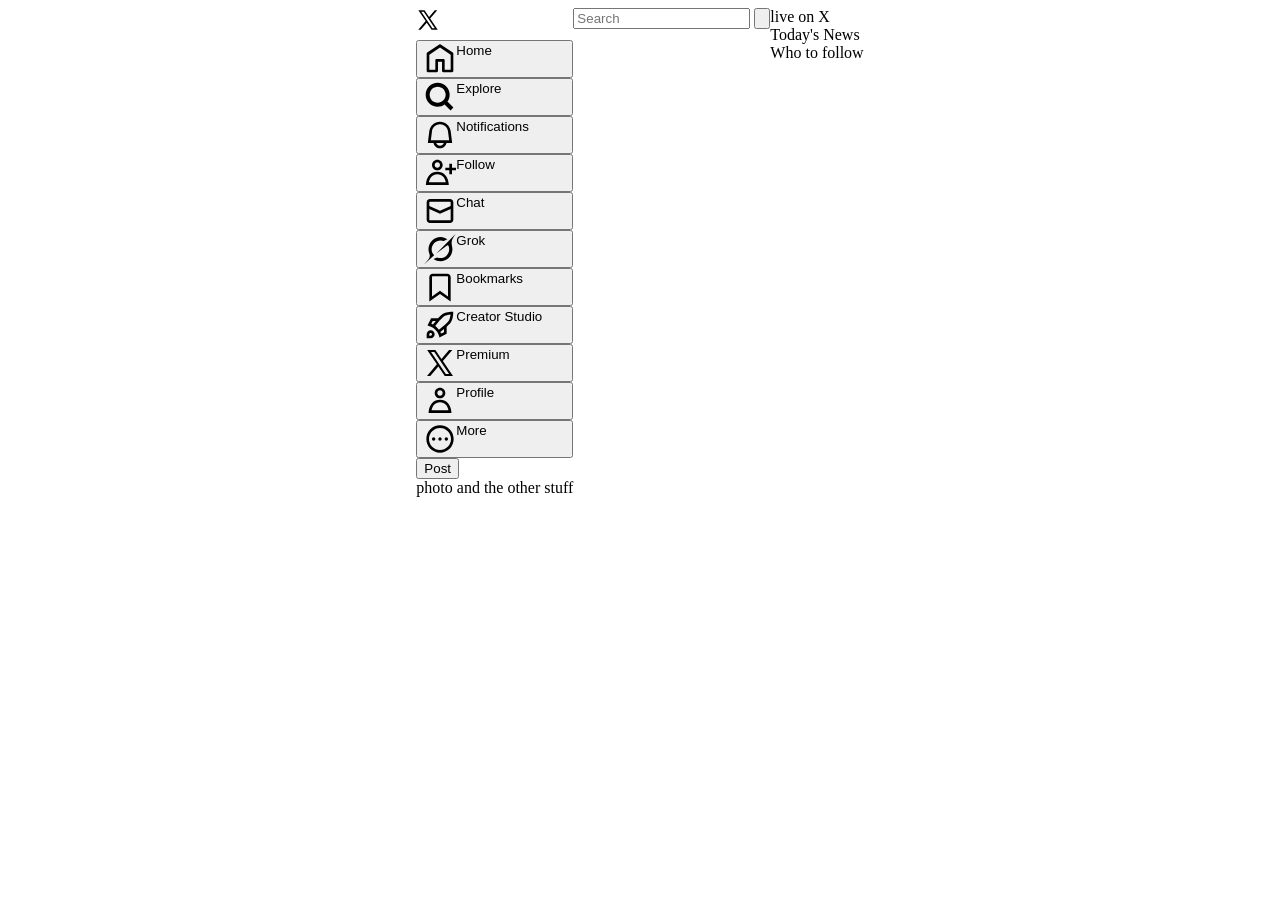
==== index.html @ 8a7ef9ef "Second Commi, Built the skeleton" ====
<!DOCTYPE html>
<html lang="en">
<head>
    <meta charset="UTF-8">
    <meta name="viewport" content="width=device-width, initial-scale=1.0">
    <link rel="stylesheet" href="./style.css">
    <title>twittert</title>
</head>
<body>

    <header>
        <!-- logo -->

        <div class="main-content">
            <svg viewBox="0 0 32 32" aria-hidden="true" class="r-4qtqp9 r-yyyyoo r-dnmrzs r-bnwqim r-lrvibr r-m6rgpd r-lrsllp r-18jsvk2 r-16y2uox r-8kz0gk"><g><path d="M21.742 21.75l-7.563-11.179 7.056-8.321h-2.456l-5.691 6.714-4.54-6.714H2.359l7.29 10.776L2.25 21.75h2.456l6.035-7.118 4.818 7.118h6.191-.008zM7.739 3.818L18.81 20.182h-2.447L5.29 3.818h2.447z"></path></g></svg>
         <button>
            <svg viewBox="0 0 24 24" aria-hidden="true" class="r-4qtqp9 r-yyyyoo r-dnmrzs r-bnwqim r-lrvibr r-m6rgpd r-18jsvk2 r-lwhw9o r-cnnz9e"><g><path d="M21.591 7.146L12.52 1.157c-.316-.21-.724-.21-1.04 0l-9.071 5.99c-.26.173-.409.456-.409.757v13.183c0 .502.418.913.929.913h6.638c.511 0 .929-.41.929-.913v-7.075h3.008v7.075c0 .502.418.913.929.913h6.639c.51 0 .928-.41.928-.913V7.904c0-.301-.158-.584-.408-.758zM20 20l-4.5.01.011-7.097c0-.502-.418-.913-.928-.913H9.44c-.511 0-.929.41-.929.913L8.5 20H4V8.773l8.011-5.342L20 8.764z"></path></g></svg>
             Home 
         </button>
         <button>
            <svg viewBox="0 0 24 24" aria-hidden="true" class="r-4qtqp9 r-yyyyoo r-dnmrzs r-bnwqim r-lrvibr r-m6rgpd r-18jsvk2 r-lwhw9o r-cnnz9e"><g><path d="M10.25 4.25c-3.314 0-6 2.686-6 6s2.686 6 6 6c1.657 0 3.155-.67 4.243-1.757 1.087-1.088 1.757-2.586 1.757-4.243 0-3.314-2.686-6-6-6zm-9 6c0-4.971 4.029-9 9-9s9 4.029 9 9c0 1.943-.617 3.744-1.664 5.215l4.475 4.474-2.122 2.122-4.474-4.475c-1.471 1.047-3.272 1.664-5.215 1.664-4.971 0-9-4.029-9-9z"></path></g></svg>
            Explore
        </button>
         <button>
            <svg viewBox="0 0 24 24" aria-hidden="true" class="r-4qtqp9 r-yyyyoo r-dnmrzs r-bnwqim r-lrvibr r-m6rgpd r-18jsvk2 r-lwhw9o r-cnnz9e"><g><path d="M19.993 9.042C19.48 5.017 16.054 2 11.996 2s-7.49 3.021-7.999 7.051L2.866 18H7.1c.463 2.282 2.481 4 4.9 4s4.437-1.718 4.9-4h4.236l-1.143-8.958zM12 20c-1.306 0-2.417-.835-2.829-2h5.658c-.412 1.165-1.523 2-2.829 2zm-6.866-4l.847-6.698C6.364 6.272 8.941 4 11.996 4s5.627 2.268 6.013 5.295L18.864 16H5.134z"></path></g></svg>
            Notifications
        </button>
         <button>
            <svg viewBox="0 0 24 24" aria-hidden="true" class="r-4qtqp9 r-yyyyoo r-dnmrzs r-bnwqim r-lrvibr r-m6rgpd r-18jsvk2 r-lwhw9o r-cnnz9e"><g><path d="M10 4c-1.105 0-2 .9-2 2s.895 2 2 2 2-.9 2-2-.895-2-2-2zM6 6c0-2.21 1.791-4 4-4s4 1.79 4 4-1.791 4-4 4-4-1.79-4-4zm13 4v3h2v-3h3V8h-3V5h-2v3h-3v2h3zM3.651 19h12.698c-.337-1.8-1.023-3.21-1.945-4.19C13.318 13.65 11.838 13 10 13s-3.317.65-4.404 1.81c-.922.98-1.608 2.39-1.945 4.19zm.486-5.56C5.627 11.85 7.648 11 10 11s4.373.85 5.863 2.44c1.477 1.58 2.366 3.8 2.632 6.46l.11 1.1H1.395l.11-1.1c.266-2.66 1.155-4.88 2.632-6.46z"></path></g></svg>
            Follow
        </button>
         <button>
            <svg viewBox="0 0 24 24" aria-hidden="true" class="r-4qtqp9 r-yyyyoo r-dnmrzs r-bnwqim r-lrvibr r-m6rgpd r-18jsvk2 r-lwhw9o r-cnnz9e"><g><path d="M1.998 5.5c0-1.381 1.119-2.5 2.5-2.5h15c1.381 0 2.5 1.119 2.5 2.5v13c0 1.381-1.119 2.5-2.5 2.5h-15c-1.381 0-2.5-1.119-2.5-2.5v-13zm2.5-.5c-.276 0-.5.224-.5.5v2.764l8 3.638 8-3.636V5.5c0-.276-.224-.5-.5-.5h-15zm15.5 5.463l-8 3.636-8-3.638V18.5c0 .276.224.5.5.5h15c.276 0 .5-.224.5-.5v-8.037z"></path></g></svg>
            Chat
        </button>
         <button>
            <svg viewBox="0 0 33 32" aria-hidden="true" class="r-4qtqp9 r-yyyyoo r-dnmrzs r-bnwqim r-lrvibr r-m6rgpd r-18jsvk2 r-lwhw9o r-cnnz9e"><g><path d="M12.745 20.54l10.97-8.19c.539-.4 1.307-.244 1.564.38 1.349 3.288.746 7.241-1.938 9.955-2.683 2.714-6.417 3.31-9.83 1.954l-3.728 1.745c5.347 3.697 11.84 2.782 15.898-1.324 3.219-3.255 4.216-7.692 3.284-11.693l.008.009c-1.351-5.878.332-8.227 3.782-13.031L33 0l-4.54 4.59v-.014L12.743 20.544m-2.263 1.987c-3.837-3.707-3.175-9.446.1-12.755 2.42-2.449 6.388-3.448 9.852-1.979l3.72-1.737c-.67-.49-1.53-1.017-2.515-1.387-4.455-1.854-9.789-.931-13.41 2.728-3.483 3.523-4.579 8.94-2.697 13.561 1.405 3.454-.899 5.898-3.22 8.364C1.49 30.2.666 31.074 0 32l10.478-9.466"></path></g></svg>
            Grok
        </button>
         <button>
            <svg viewBox="0 0 24 24" aria-hidden="true" class="r-4qtqp9 r-yyyyoo r-dnmrzs r-bnwqim r-lrvibr r-m6rgpd r-18jsvk2 r-lwhw9o r-cnnz9e"><g><path d="M4 4.5C4 3.12 5.119 2 6.5 2h11C18.881 2 20 3.12 20 4.5v18.44l-8-5.71-8 5.71V4.5zM6.5 4c-.276 0-.5.22-.5.5v14.56l6-4.29 6 4.29V4.5c0-.28-.224-.5-.5-.5h-11z"></path></g></svg>
            Bookmarks
            
        </button>
         <button>
            <svg viewBox="0 0 24 24" aria-hidden="true" class="r-4qtqp9 r-yyyyoo r-dnmrzs r-bnwqim r-lrvibr r-m6rgpd r-18jsvk2 r-lwhw9o r-cnnz9e"><g><path d="M5 22H2v-3c0-1.654 1.346-3 3-3s3 1.346 3 3-1.346 3-3 3zm-1-2h1c.551 0 1-.449 1-1s-.449-1-1-1-1 .449-1 1v1zm7.594 1.282l-.336-1.145c-.271-.923-.664-1.807-1.166-2.627-.452-.736-.992-1.421-1.607-2.036-.626-.625-1.322-1.173-2.069-1.627-.821-.499-1.706-.888-2.63-1.157l-1.151-.335L5.312 7h5.192c.613-.636 2.015-2.077 2.758-2.744C15.673 2.09 20.704 2.003 20.918 2l1.025-.013-.013 1.025c-.003.213-.09 5.245-2.256 7.656-.643.715-2.004 2.043-2.671 2.688v5.239l-5.407 2.688h-.002zm.64-4.046c.207.396.393.802.557 1.217l2.21-1.099v-2.333l-2.768 2.214zm-3.839-4.468c.531.391 1.034.823 1.503 1.292.459.459.883.951 1.267 1.471l4.104-3.284c.269-.257 2.169-2.084 2.916-2.915 1.084-1.208 1.531-3.667 1.681-5.269-1.602.149-4.061.596-5.268 1.68-.832.748-2.658 2.647-2.916 2.916l-3.287 4.109zM5.47 11.154c.414.163.819.347 1.214.551l2.165-2.706H6.548l-1.077 2.154z"></path></g></svg>
            Creator Studio
        </button>
         <button>
            <svg viewBox="0 0 24 24" aria-hidden="true" class="r-4qtqp9 r-yyyyoo r-dnmrzs r-bnwqim r-lrvibr r-m6rgpd r-18jsvk2 r-lwhw9o r-cnnz9e"><g><path d="M21.742 21.75l-7.563-11.179 7.056-8.321h-2.456l-5.691 6.714-4.54-6.714H2.359l7.29 10.776L2.25 21.75h2.456l6.035-7.118 4.818 7.118h6.191-.008zM7.739 3.818L18.81 20.182h-2.447L5.29 3.818h2.447z"></path></g></svg>
            Premium
        </button>
         <button>
            <svg viewBox="0 0 24 24" aria-hidden="true" class="r-4qtqp9 r-yyyyoo r-dnmrzs r-bnwqim r-lrvibr r-m6rgpd r-18jsvk2 r-lwhw9o r-cnnz9e"><g><path d="M5.651 19h12.698c-.337-1.8-1.023-3.21-1.945-4.19C15.318 13.65 13.838 13 12 13s-3.317.65-4.404 1.81c-.922.98-1.608 2.39-1.945 4.19zm.486-5.56C7.627 11.85 9.648 11 12 11s4.373.85 5.863 2.44c1.477 1.58 2.366 3.8 2.632 6.46l.11 1.1H3.395l.11-1.1c.266-2.66 1.155-4.88 2.632-6.46zM12 4c-1.105 0-2 .9-2 2s.895 2 2 2 2-.9 2-2-.895-2-2-2zM8 6c0-2.21 1.791-4 4-4s4 1.79 4 4-1.791 4-4 4-4-1.79-4-4z"></path></g></svg>
            Profile
        </button>
         <button>
            <svg viewBox="0 0 24 24" aria-hidden="true" class="r-4qtqp9 r-yyyyoo r-dnmrzs r-bnwqim r-lrvibr r-m6rgpd r-18jsvk2 r-lwhw9o r-cnnz9e"><g><path d="M3.75 12c0-4.56 3.69-8.25 8.25-8.25s8.25 3.69 8.25 8.25-3.69 8.25-8.25 8.25S3.75 16.56 3.75 12zM12 1.75C6.34 1.75 1.75 6.34 1.75 12S6.34 22.25 12 22.25 22.25 17.66 22.25 12 17.66 1.75 12 1.75zm-4.75 11.5c.69 0 1.25-.56 1.25-1.25s-.56-1.25-1.25-1.25S6 11.31 6 12s.56 1.25 1.25 1.25zm9.5 0c.69 0 1.25-.56 1.25-1.25s-.56-1.25-1.25-1.25-1.25.56-1.25 1.25.56 1.25 1.25 1.25zM13.25 12c0 .69-.56 1.25-1.25 1.25s-1.25-.56-1.25-1.25.56-1.25 1.25-1.25 1.25.56 1.25 1.25z"></path></g></svg>
            More
        </button>
        </div>

        <div>
            <button>Post</button>
        </div>

        <div class="profile-button">
            photo and the other stuff
        </div>
    </header>

    <main class="main-feed">

        <div class="search-bar">
            <input type="search" placeholder="Search">
            <button class="settings">
                <svg viewBox="0 0 24 24" aria-hidden="true" class="r-4qtqp9 r-yyyyoo r-dnmrzs r-bnwqim r-lrvibr r-m6rgpd r-z80fyv r-19wmn03" style="color: rgb(15, 20, 25);"><g><path d="M10.54 1.75h2.92l1.57 2.36c.11.17.32.25.53.21l2.53-.59 2.17 2.17-.58 2.54c-.05.2.04.41.21.53l2.36 1.57v2.92l-2.36 1.57c-.17.12-.26.33-.21.53l.58 2.54-2.17 2.17-2.53-.59c-.21-.04-.42.04-.53.21l-1.57 2.36h-2.92l-1.58-2.36c-.11-.17-.32-.25-.52-.21l-2.54.59-2.17-2.17.58-2.54c.05-.2-.03-.41-.21-.53l-2.35-1.57v-2.92L4.1 8.97c.18-.12.26-.33.21-.53L3.73 5.9 5.9 3.73l2.54.59c.2.04.41-.04.52-.21l1.58-2.36zm1.07 2l-.98 1.47C10.05 6.08 9 6.5 7.99 6.27l-1.46-.34-.6.6.33 1.46c.24 1.01-.18 2.07-1.05 2.64l-1.46.98v.78l1.46.98c.87.57 1.29 1.63 1.05 2.64l-.33 1.46.6.6 1.46-.34c1.01-.23 2.06.19 2.64 1.05l.98 1.47h.78l.97-1.47c.58-.86 1.63-1.28 2.65-1.05l1.45.34.61-.6-.34-1.46c-.23-1.01.18-2.07 1.05-2.64l1.47-.98v-.78l-1.47-.98c-.87-.57-1.28-1.63-1.05-2.64l.34-1.46-.61-.6-1.45.34c-1.02.23-2.07-.19-2.65-1.05l-.97-1.47h-.78zM12 10.5c-.83 0-1.5.67-1.5 1.5s.67 1.5 1.5 1.5c.82 0 1.5-.67 1.5-1.5s-.68-1.5-1.5-1.5zM8.5 12c0-1.93 1.56-3.5 3.5-3.5 1.93 0 3.5 1.57 3.5 3.5s-1.57 3.5-3.5 3.5c-1.94 0-3.5-1.57-3.5-3.5z"></path></g></svg>
            </button>
        </div>
        <div>
            
        </div>
    </main>

    <aside class="right-sidebar">
        <!-- cards -->
         <div>live on X</div>
         <div>Today's News</div>
         <div>Who to follow</div>
         <div class="footer">
            
         </div>
    </aside>
    
</body>
</html>
---- style.css ----
body{
    display: flex;
    justify-content: center;
}
.main-content{
    display: flex;
    flex-direction: column;
}

header button{
   display: flex;

}
header svg{
    width: 32px;
    height: 32px;
}
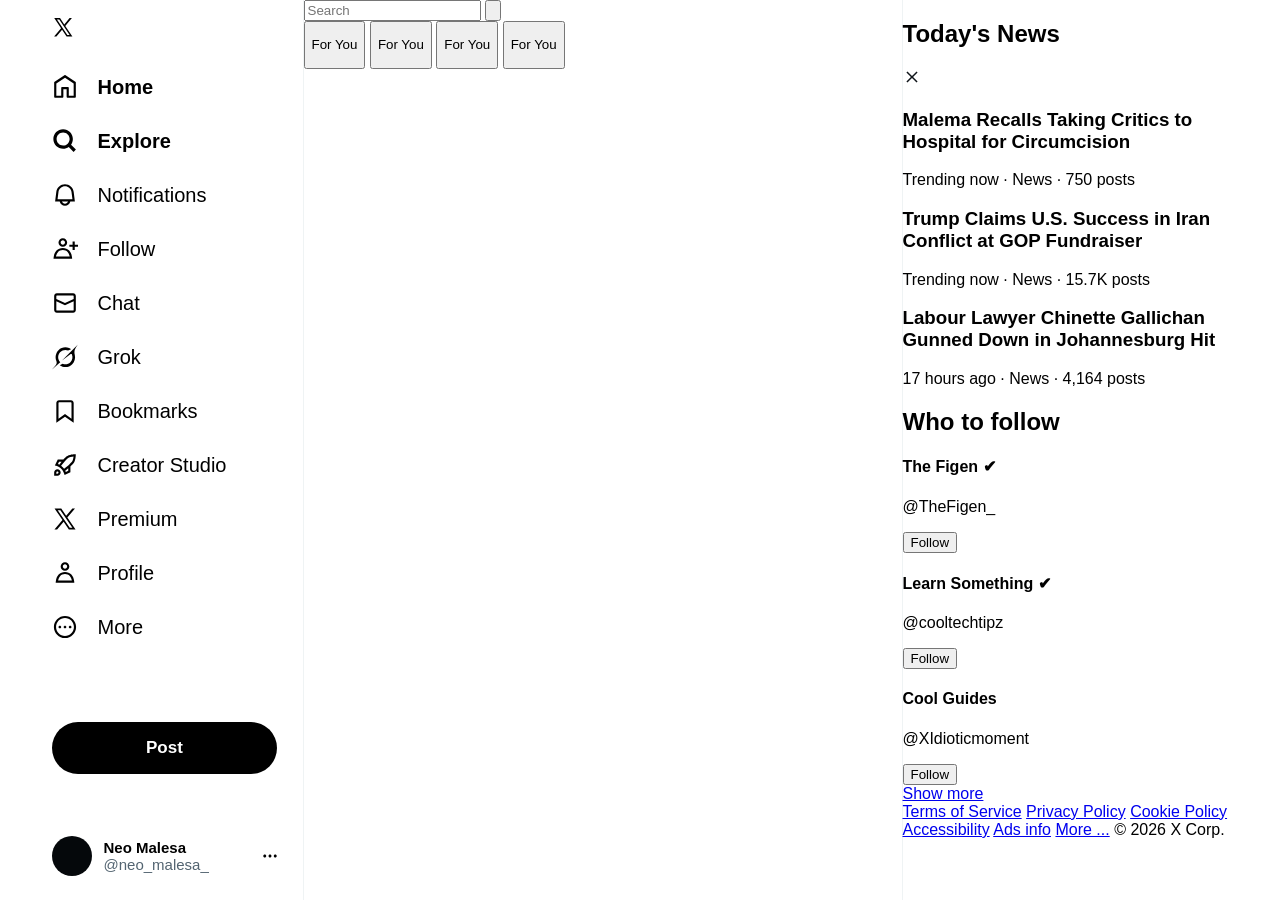
==== commit 0cb23c42: "Third stage: header/left side almost complete" ====
--- a/index.html
+++ b/index.html
@@ -4,7 +4,7 @@
     <meta charset="UTF-8">
     <meta name="viewport" content="width=device-width, initial-scale=1.0">
     <link rel="stylesheet" href="./style.css">
-    <title>twittert</title>
+    <title>twitter</title>
 </head>
 <body>
 
@@ -13,59 +13,69 @@
 
         <div class="main-content">
             <svg viewBox="0 0 32 32" aria-hidden="true" class="r-4qtqp9 r-yyyyoo r-dnmrzs r-bnwqim r-lrvibr r-m6rgpd r-lrsllp r-18jsvk2 r-16y2uox r-8kz0gk"><g><path d="M21.742 21.75l-7.563-11.179 7.056-8.321h-2.456l-5.691 6.714-4.54-6.714H2.359l7.29 10.776L2.25 21.75h2.456l6.035-7.118 4.818 7.118h6.191-.008zM7.739 3.818L18.81 20.182h-2.447L5.29 3.818h2.447z"></path></g></svg>
+
+
          <button>
             <svg viewBox="0 0 24 24" aria-hidden="true" class="r-4qtqp9 r-yyyyoo r-dnmrzs r-bnwqim r-lrvibr r-m6rgpd r-18jsvk2 r-lwhw9o r-cnnz9e"><g><path d="M21.591 7.146L12.52 1.157c-.316-.21-.724-.21-1.04 0l-9.071 5.99c-.26.173-.409.456-.409.757v13.183c0 .502.418.913.929.913h6.638c.511 0 .929-.41.929-.913v-7.075h3.008v7.075c0 .502.418.913.929.913h6.639c.51 0 .928-.41.928-.913V7.904c0-.301-.158-.584-.408-.758zM20 20l-4.5.01.011-7.097c0-.502-.418-.913-.928-.913H9.44c-.511 0-.929.41-.929.913L8.5 20H4V8.773l8.011-5.342L20 8.764z"></path></g></svg>
-             Home 
+             <p>Home</p>
          </button>
          <button>
             <svg viewBox="0 0 24 24" aria-hidden="true" class="r-4qtqp9 r-yyyyoo r-dnmrzs r-bnwqim r-lrvibr r-m6rgpd r-18jsvk2 r-lwhw9o r-cnnz9e"><g><path d="M10.25 4.25c-3.314 0-6 2.686-6 6s2.686 6 6 6c1.657 0 3.155-.67 4.243-1.757 1.087-1.088 1.757-2.586 1.757-4.243 0-3.314-2.686-6-6-6zm-9 6c0-4.971 4.029-9 9-9s9 4.029 9 9c0 1.943-.617 3.744-1.664 5.215l4.475 4.474-2.122 2.122-4.474-4.475c-1.471 1.047-3.272 1.664-5.215 1.664-4.971 0-9-4.029-9-9z"></path></g></svg>
-            Explore
+            <p>Explore</p>
         </button>
          <button>
             <svg viewBox="0 0 24 24" aria-hidden="true" class="r-4qtqp9 r-yyyyoo r-dnmrzs r-bnwqim r-lrvibr r-m6rgpd r-18jsvk2 r-lwhw9o r-cnnz9e"><g><path d="M19.993 9.042C19.48 5.017 16.054 2 11.996 2s-7.49 3.021-7.999 7.051L2.866 18H7.1c.463 2.282 2.481 4 4.9 4s4.437-1.718 4.9-4h4.236l-1.143-8.958zM12 20c-1.306 0-2.417-.835-2.829-2h5.658c-.412 1.165-1.523 2-2.829 2zm-6.866-4l.847-6.698C6.364 6.272 8.941 4 11.996 4s5.627 2.268 6.013 5.295L18.864 16H5.134z"></path></g></svg>
-            Notifications
+            <p>Notifications</p>
         </button>
          <button>
             <svg viewBox="0 0 24 24" aria-hidden="true" class="r-4qtqp9 r-yyyyoo r-dnmrzs r-bnwqim r-lrvibr r-m6rgpd r-18jsvk2 r-lwhw9o r-cnnz9e"><g><path d="M10 4c-1.105 0-2 .9-2 2s.895 2 2 2 2-.9 2-2-.895-2-2-2zM6 6c0-2.21 1.791-4 4-4s4 1.79 4 4-1.791 4-4 4-4-1.79-4-4zm13 4v3h2v-3h3V8h-3V5h-2v3h-3v2h3zM3.651 19h12.698c-.337-1.8-1.023-3.21-1.945-4.19C13.318 13.65 11.838 13 10 13s-3.317.65-4.404 1.81c-.922.98-1.608 2.39-1.945 4.19zm.486-5.56C5.627 11.85 7.648 11 10 11s4.373.85 5.863 2.44c1.477 1.58 2.366 3.8 2.632 6.46l.11 1.1H1.395l.11-1.1c.266-2.66 1.155-4.88 2.632-6.46z"></path></g></svg>
-            Follow
+            <p>Follow</p>
         </button>
          <button>
             <svg viewBox="0 0 24 24" aria-hidden="true" class="r-4qtqp9 r-yyyyoo r-dnmrzs r-bnwqim r-lrvibr r-m6rgpd r-18jsvk2 r-lwhw9o r-cnnz9e"><g><path d="M1.998 5.5c0-1.381 1.119-2.5 2.5-2.5h15c1.381 0 2.5 1.119 2.5 2.5v13c0 1.381-1.119 2.5-2.5 2.5h-15c-1.381 0-2.5-1.119-2.5-2.5v-13zm2.5-.5c-.276 0-.5.224-.5.5v2.764l8 3.638 8-3.636V5.5c0-.276-.224-.5-.5-.5h-15zm15.5 5.463l-8 3.636-8-3.638V18.5c0 .276.224.5.5.5h15c.276 0 .5-.224.5-.5v-8.037z"></path></g></svg>
-            Chat
+            <p>Chat</p>
         </button>
          <button>
             <svg viewBox="0 0 33 32" aria-hidden="true" class="r-4qtqp9 r-yyyyoo r-dnmrzs r-bnwqim r-lrvibr r-m6rgpd r-18jsvk2 r-lwhw9o r-cnnz9e"><g><path d="M12.745 20.54l10.97-8.19c.539-.4 1.307-.244 1.564.38 1.349 3.288.746 7.241-1.938 9.955-2.683 2.714-6.417 3.31-9.83 1.954l-3.728 1.745c5.347 3.697 11.84 2.782 15.898-1.324 3.219-3.255 4.216-7.692 3.284-11.693l.008.009c-1.351-5.878.332-8.227 3.782-13.031L33 0l-4.54 4.59v-.014L12.743 20.544m-2.263 1.987c-3.837-3.707-3.175-9.446.1-12.755 2.42-2.449 6.388-3.448 9.852-1.979l3.72-1.737c-.67-.49-1.53-1.017-2.515-1.387-4.455-1.854-9.789-.931-13.41 2.728-3.483 3.523-4.579 8.94-2.697 13.561 1.405 3.454-.899 5.898-3.22 8.364C1.49 30.2.666 31.074 0 32l10.478-9.466"></path></g></svg>
-            Grok
+            <p>Grok</p>
         </button>
          <button>
             <svg viewBox="0 0 24 24" aria-hidden="true" class="r-4qtqp9 r-yyyyoo r-dnmrzs r-bnwqim r-lrvibr r-m6rgpd r-18jsvk2 r-lwhw9o r-cnnz9e"><g><path d="M4 4.5C4 3.12 5.119 2 6.5 2h11C18.881 2 20 3.12 20 4.5v18.44l-8-5.71-8 5.71V4.5zM6.5 4c-.276 0-.5.22-.5.5v14.56l6-4.29 6 4.29V4.5c0-.28-.224-.5-.5-.5h-11z"></path></g></svg>
-            Bookmarks
+            <p>Bookmarks</p>
             
         </button>
          <button>
             <svg viewBox="0 0 24 24" aria-hidden="true" class="r-4qtqp9 r-yyyyoo r-dnmrzs r-bnwqim r-lrvibr r-m6rgpd r-18jsvk2 r-lwhw9o r-cnnz9e"><g><path d="M5 22H2v-3c0-1.654 1.346-3 3-3s3 1.346 3 3-1.346 3-3 3zm-1-2h1c.551 0 1-.449 1-1s-.449-1-1-1-1 .449-1 1v1zm7.594 1.282l-.336-1.145c-.271-.923-.664-1.807-1.166-2.627-.452-.736-.992-1.421-1.607-2.036-.626-.625-1.322-1.173-2.069-1.627-.821-.499-1.706-.888-2.63-1.157l-1.151-.335L5.312 7h5.192c.613-.636 2.015-2.077 2.758-2.744C15.673 2.09 20.704 2.003 20.918 2l1.025-.013-.013 1.025c-.003.213-.09 5.245-2.256 7.656-.643.715-2.004 2.043-2.671 2.688v5.239l-5.407 2.688h-.002zm.64-4.046c.207.396.393.802.557 1.217l2.21-1.099v-2.333l-2.768 2.214zm-3.839-4.468c.531.391 1.034.823 1.503 1.292.459.459.883.951 1.267 1.471l4.104-3.284c.269-.257 2.169-2.084 2.916-2.915 1.084-1.208 1.531-3.667 1.681-5.269-1.602.149-4.061.596-5.268 1.68-.832.748-2.658 2.647-2.916 2.916l-3.287 4.109zM5.47 11.154c.414.163.819.347 1.214.551l2.165-2.706H6.548l-1.077 2.154z"></path></g></svg>
-            Creator Studio
+            <p>Creator Studio</p>
         </button>
          <button>
             <svg viewBox="0 0 24 24" aria-hidden="true" class="r-4qtqp9 r-yyyyoo r-dnmrzs r-bnwqim r-lrvibr r-m6rgpd r-18jsvk2 r-lwhw9o r-cnnz9e"><g><path d="M21.742 21.75l-7.563-11.179 7.056-8.321h-2.456l-5.691 6.714-4.54-6.714H2.359l7.29 10.776L2.25 21.75h2.456l6.035-7.118 4.818 7.118h6.191-.008zM7.739 3.818L18.81 20.182h-2.447L5.29 3.818h2.447z"></path></g></svg>
-            Premium
+            <p>Premium</p>
         </button>
          <button>
             <svg viewBox="0 0 24 24" aria-hidden="true" class="r-4qtqp9 r-yyyyoo r-dnmrzs r-bnwqim r-lrvibr r-m6rgpd r-18jsvk2 r-lwhw9o r-cnnz9e"><g><path d="M5.651 19h12.698c-.337-1.8-1.023-3.21-1.945-4.19C15.318 13.65 13.838 13 12 13s-3.317.65-4.404 1.81c-.922.98-1.608 2.39-1.945 4.19zm.486-5.56C7.627 11.85 9.648 11 12 11s4.373.85 5.863 2.44c1.477 1.58 2.366 3.8 2.632 6.46l.11 1.1H3.395l.11-1.1c.266-2.66 1.155-4.88 2.632-6.46zM12 4c-1.105 0-2 .9-2 2s.895 2 2 2 2-.9 2-2-.895-2-2-2zM8 6c0-2.21 1.791-4 4-4s4 1.79 4 4-1.791 4-4 4-4-1.79-4-4z"></path></g></svg>
-            Profile
+            <p>Profile</p>
         </button>
          <button>
             <svg viewBox="0 0 24 24" aria-hidden="true" class="r-4qtqp9 r-yyyyoo r-dnmrzs r-bnwqim r-lrvibr r-m6rgpd r-18jsvk2 r-lwhw9o r-cnnz9e"><g><path d="M3.75 12c0-4.56 3.69-8.25 8.25-8.25s8.25 3.69 8.25 8.25-3.69 8.25-8.25 8.25S3.75 16.56 3.75 12zM12 1.75C6.34 1.75 1.75 6.34 1.75 12S6.34 22.25 12 22.25 22.25 17.66 22.25 12 17.66 1.75 12 1.75zm-4.75 11.5c.69 0 1.25-.56 1.25-1.25s-.56-1.25-1.25-1.25S6 11.31 6 12s.56 1.25 1.25 1.25zm9.5 0c.69 0 1.25-.56 1.25-1.25s-.56-1.25-1.25-1.25-1.25.56-1.25 1.25.56 1.25 1.25 1.25zM13.25 12c0 .69-.56 1.25-1.25 1.25s-1.25-.56-1.25-1.25.56-1.25 1.25-1.25 1.25.56 1.25 1.25z"></path></g></svg>
-            More
+           <p>More</p>
         </button>
         </div>
 
-        <div>
-            <button>Post</button>
-        </div>
+            <button class="post-button">
+                <p>Post</p>
+            </button>
+        
 
         <div class="profile-button">
-            photo and the other stuff
+            <img class="profile-pic" src="./assets/profile picture .png" alt="">
+            <div class="user-details">
+                <h4>Neo Malesa</h4>
+                <p>@neo_malesa_</p>
+            </div>
+            
+            <svg viewBox="0 0 24 24" aria-hidden="true" class="r-4qtqp9 r-yyyyoo r-1xvli5t r-dnmrzs r-bnwqim r-lrvibr r-m6rgpd r-18jsvk2"><g><path d="M3 12c0-1.1.9-2 2-2s2 .9 2 2-.9 2-2 2-2-.9-2-2zm9 2c1.1 0 2-.9 2-2s-.9-2-2-2-2 .9-2 2 .9 2 2 2zm7 0c1.1 0 2-.9 2-2s-.9-2-2-2-2 .9-2 2 .9 2 2 2z"></path></g></svg>
+
         </div>
     </header>
 
@@ -77,19 +87,103 @@
                 <svg viewBox="0 0 24 24" aria-hidden="true" class="r-4qtqp9 r-yyyyoo r-dnmrzs r-bnwqim r-lrvibr r-m6rgpd r-z80fyv r-19wmn03" style="color: rgb(15, 20, 25);"><g><path d="M10.54 1.75h2.92l1.57 2.36c.11.17.32.25.53.21l2.53-.59 2.17 2.17-.58 2.54c-.05.2.04.41.21.53l2.36 1.57v2.92l-2.36 1.57c-.17.12-.26.33-.21.53l.58 2.54-2.17 2.17-2.53-.59c-.21-.04-.42.04-.53.21l-1.57 2.36h-2.92l-1.58-2.36c-.11-.17-.32-.25-.52-.21l-2.54.59-2.17-2.17.58-2.54c.05-.2-.03-.41-.21-.53l-2.35-1.57v-2.92L4.1 8.97c.18-.12.26-.33.21-.53L3.73 5.9 5.9 3.73l2.54.59c.2.04.41-.04.52-.21l1.58-2.36zm1.07 2l-.98 1.47C10.05 6.08 9 6.5 7.99 6.27l-1.46-.34-.6.6.33 1.46c.24 1.01-.18 2.07-1.05 2.64l-1.46.98v.78l1.46.98c.87.57 1.29 1.63 1.05 2.64l-.33 1.46.6.6 1.46-.34c1.01-.23 2.06.19 2.64 1.05l.98 1.47h.78l.97-1.47c.58-.86 1.63-1.28 2.65-1.05l1.45.34.61-.6-.34-1.46c-.23-1.01.18-2.07 1.05-2.64l1.47-.98v-.78l-1.47-.98c-.87-.57-1.28-1.63-1.05-2.64l.34-1.46-.61-.6-1.45.34c-1.02.23-2.07-.19-2.65-1.05l-.97-1.47h-.78zM12 10.5c-.83 0-1.5.67-1.5 1.5s.67 1.5 1.5 1.5c.82 0 1.5-.67 1.5-1.5s-.68-1.5-1.5-1.5zM8.5 12c0-1.93 1.56-3.5 3.5-3.5 1.93 0 3.5 1.57 3.5 3.5s-1.57 3.5-3.5 3.5c-1.94 0-3.5-1.57-3.5-3.5z"></path></g></svg>
             </button>
         </div>
-        <div>
-            
+        <div class="navigation">
+            <button>
+                <p>For You</p>
+            </button>
+            <button>
+                <p>For You</p>
+            </button>
+            <button>
+                <p>For You</p>
+            </button>
+            <button>
+                <p>For You</p>
+            </button>
+        </div>
+
+        <div class="feed-content">
+
         </div>
     </main>
 
     <aside class="right-sidebar">
-        <!-- cards -->
-         <div>live on X</div>
-         <div>Today's News</div>
-         <div>Who to follow</div>
-         <div class="footer">
-            
-         </div>
+        
+        <div class="sidebar-card">
+            <div class="card-header">
+                <h2>Today's News</h2>
+                <svg viewBox="0 0 24 24" aria-hidden="true" style="width: 18px; height: 18px; fill: #0f1419;"><g><path d="M10.59 12L4.54 5.96l1.42-1.42L12 10.59l6.04-6.05 1.42 1.42L13.41 12l6.05 6.04-1.42 1.42L12 13.41l-6.04 6.05-1.42-1.42L10.59 12z"></path></g></svg>
+            </div>
+
+            <div class="card-item">
+                <h3>Malema Recalls Taking Critics to Hospital for Circumcision</h3>
+                <div class="item-meta">
+                    <p>Trending now · News · 750 posts</p>
+                </div>
+            </div>
+
+            <div class="card-item">
+                <h3>Trump Claims U.S. Success in Iran Conflict at GOP Fundraiser</h3>
+                <div class="item-meta">
+                    <p>Trending now · News · 15.7K posts</p>
+                </div>
+            </div>
+
+            <div class="card-item">
+                <h3>Labour Lawyer Chinette Gallichan Gunned Down in Johannesburg Hit</h3>
+                <div class="item-meta">
+                    <p>17 hours ago · News · 4,164 posts</p>
+                </div>
+            </div>
+        </div>
+
+        <div class="sidebar-card">
+            <div class="card-header">
+                <h2>Who to follow</h2>
+            </div>
+
+            <div class="follow-item">
+                <div class="avatar-placeholder"></div>
+                <div class="follow-info">
+                    <h4>The Figen <span class="verified-badge">✔</span></h4>
+                    <p>@TheFigen_</p>
+                </div>
+                <button class="follow-btn">Follow</button>
+            </div>
+
+            <div class="follow-item">
+                <div class="avatar-placeholder"></div>
+                <div class="follow-info">
+                    <h4>Learn Something <span class="verified-badge">✔</span></h4>
+                    <p>@cooltechtipz</p>
+                </div>
+                <button class="follow-btn">Follow</button>
+            </div>
+
+            <div class="follow-item">
+                <div class="avatar-placeholder"></div>
+                <div class="follow-info">
+                    <h4>Cool Guides</h4>
+                    <p>@XIdioticmoment</p>
+                </div>
+                <button class="follow-btn">Follow</button>
+            </div>
+
+            <div class="show-more">
+                <a href="#">Show more</a>
+            </div>
+        </div>
+
+        <div class="sidebar-footer">
+            <a href="#">Terms of Service</a>
+            <a href="#">Privacy Policy</a>
+            <a href="#">Cookie Policy</a>
+            <a href="#">Accessibility</a>
+            <a href="#">Ads info</a>
+            <a href="#">More ...</a>
+            <span>© 2026 X Corp.</span>
+        </div>
+
     </aside>
     
 </body>
--- a/style.css
+++ b/style.css
@@ -1,17 +1,167 @@
-body{
+* {
+    font-family: TwitterChirp, -apple-system, BlinkMacSystemFont, "Segoe UI", Roboto, Helvetica, Arial, sans-serif;
+    box-sizing: border-box; /* Ensures padding doesn't break widths */
+}
+
+body {
     display: flex;
     justify-content: center;
+    margin: 0;
+    padding: 0;
+    background-color: white;
 }
-.main-content{
+
+/* --- LEFT SIDEBAR (HEADER) --- */
+header {
+    width: 275px;
+    height: 100vh; /* Takes up full screen height */
+    padding: 0 12px;
     display: flex;
     flex-direction: column;
+    justify-content: space-between; /* Pushes the profile button to the bottom */
+    position: sticky;
+    top: 0;
 }
 
-header button{
-   display: flex;
+.main-content {
+    display: flex;
+    flex-direction: column;
+    align-items: flex-start;
+    width: 100%;
+}
 
+/* The Top X Logo */
+.main-content > svg:first-child {
+    width: 30px;
+    height: 30px;
+    margin: 16px 12px;
+    fill: black;
 }
-header svg{
-    width: 32px;
-    height: 32px;
+
+/* Navigation Buttons */
+.main-content button {
+    display: flex;
+    align-items: center;
+    background-color: transparent;
+    border: none;
+    border-radius: 9999px; /* Creates the pill-shaped hover effect */
+    padding: 12px;
+    margin-bottom: 4px;
+    cursor: pointer;
+    width: max-content; /* Only takes up as much space as the content */
+    transition: background-color 0.2s;
+}
+
+.main-content button:hover {
+    background-color: #e7e7e8; /* Twitter's light gray hover color */
+}
+
+/* Icons inside the buttons */
+.main-content button svg {
+    width: 26px;
+    height: 26px;
+    fill: black;
+}
+
+/* Text inside the buttons */
+.main-content button p {
+    margin: 0; /* Removes default paragraph spacing */
+    margin-left: 20px; /* Space between icon and text */
+    margin-right: 16px;
+    font-size: 20px;
+    color: black;
+}
+
+/* Makes 'Home' and 'Explore' bold like your screenshot */
+.main-content button:nth-child(2) p,
+.main-content button:nth-child(3) p {
+    font-weight: 700;
+}
+
+/* The Big Post Button */
+.post-button {
+    background-color: black;
+    color: white;
+    border: none;
+    border-radius: 9999px;
+    width: 90%;
+    min-height: 52px;
+    display: flex;
+    justify-content: center;
+    align-items: center;
+    cursor: pointer;
+    margin-top: 16px;
+    margin-left: 12px;
+}
+
+.post-button p {
+    margin: 0;
+    font-size: 17px;
+    font-weight: 700;
+}
+
+.post-button:hover {
+    background-color: rgb(39, 44, 48);
+}
+
+/* --- BOTTOM PROFILE BUTTON --- */
+.profile-button {
+    display: flex;
+    align-items: center;
+    padding: 12px;
+    margin-bottom: 12px;
+    border-radius: 9999px;
+    cursor: pointer;
+    transition: background-color 0.2s;
+    width: 100%;
+}
+
+.profile-button:hover {
+    background-color: #e7e7e8;
+}
+
+.profile-pic {
+    border-radius: 50%;
+    width: 40px;
+    height: 40px;
+    object-fit: cover;
+}
+
+.user-details {
+    display: flex;
+    flex-direction: column;
+    margin-left: 12px;
+    flex-grow: 1; /* Pushes the 3-dots icon to the far right */
+}
+
+.user-details h4 {
+    margin: 0;
+    font-size: 15px;
+    font-weight: 700;
+    color: black;
+}
+
+.user-details p {
+    margin: 0;
+    font-size: 15px;
+    color: #536471;
+}
+
+/* The 3 dots icon */
+.profile-button > svg {
+    width: 18px;
+    height: 18px;
+    fill: black;
+}
+
+/* --- CORE LAYOUT TO KEEP THE REST OF YOUR PAGE INTACT --- */
+.main-feed {
+    width: 600px;
+    border-left: 1px solid #eff3f4;
+    border-right: 1px solid #eff3f4;
+    min-height: 100vh;
+}
+
+.right-sidebar {
+    width: 350px;
 }
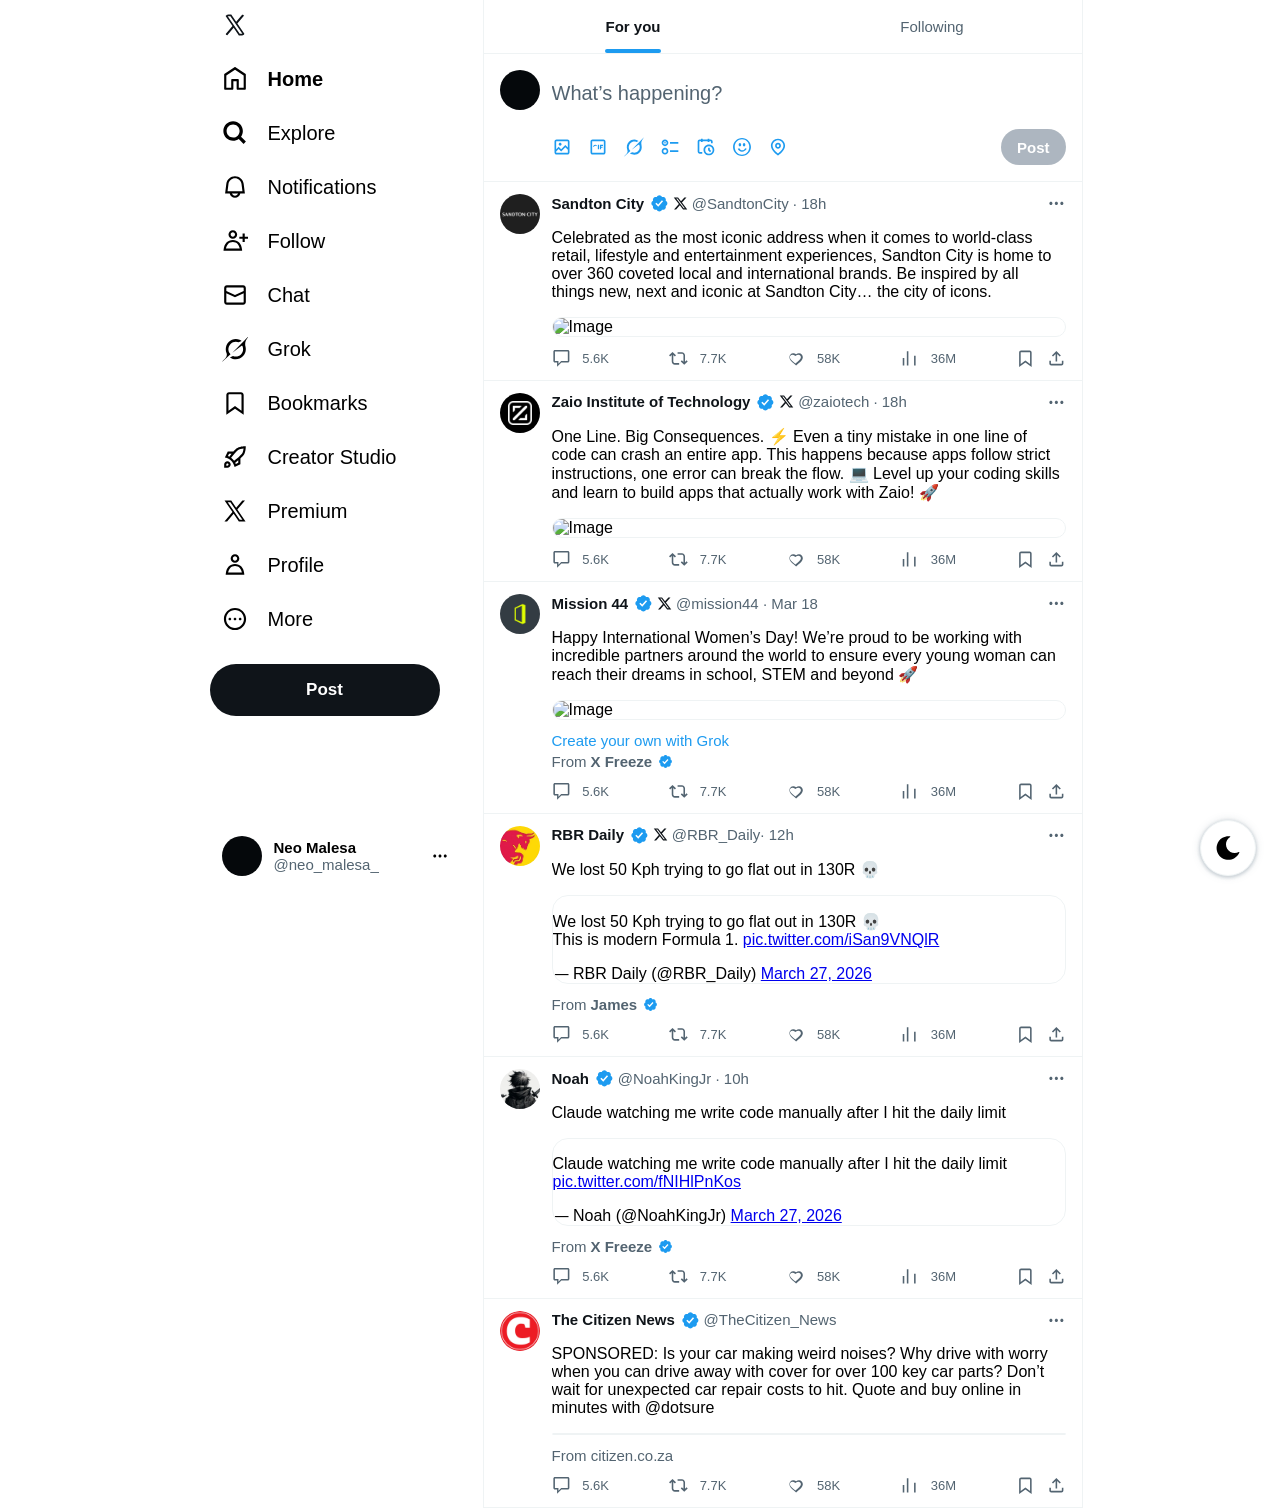
==== commit 6dac8277: "final commit" ====
--- a/index.html
+++ b/index.html
@@ -4,16 +4,21 @@
     <meta charset="UTF-8">
     <meta name="viewport" content="width=device-width, initial-scale=1.0">
     <link rel="stylesheet" href="./style.css">
-    <title>twitter</title>
+    <title>twitter clone</title>
+    <link rel="icon" type="image/svg+xml" href="data:image/svg+xml,<svg xmlns='http://www.w3.org/2000/svg' viewBox='0 0 24 24'><path d='M18.244 2.25h3.308l-7.227 8.26 8.502 11.24H16.17l-5.214-6.817L4.99 21.75H1.68l7.73-8.835L1.254 2.25H8.08l4.713 6.231zm-1.161 17.52h1.833L7.084 4.126H5.117z'/></svg>">
 </head>
 <body>
+    <div id="splashScreen" class="splash-screen" aria-hidden="true">
+        <svg viewBox="0 0 32 32" class="splash-logo">
+            <g>
+                <path d="M21.742 21.75l-7.563-11.179 7.056-8.321h-2.456l-5.691 6.714-4.54-6.714H2.359l7.29 10.776L2.25 21.75h2.456l6.035-7.118 4.818 7.118h6.191-.008zM7.739 3.818L18.81 20.182h-2.447L5.29 3.818h2.447z"></path>
+            </g>
+        </svg>
+    </div>
 
     <header>
-        <!-- logo -->
-
         <div class="main-content">
-            <svg viewBox="0 0 32 32" aria-hidden="true" class="r-4qtqp9 r-yyyyoo r-dnmrzs r-bnwqim r-lrvibr r-m6rgpd r-lrsllp r-18jsvk2 r-16y2uox r-8kz0gk"><g><path d="M21.742 21.75l-7.563-11.179 7.056-8.321h-2.456l-5.691 6.714-4.54-6.714H2.359l7.29 10.776L2.25 21.75h2.456l6.035-7.118 4.818 7.118h6.191-.008zM7.739 3.818L18.81 20.182h-2.447L5.29 3.818h2.447z"></path></g></svg>
-
+                        <svg viewBox="0 0 24 24" aria-hidden="true" class="r-4qtqp9 r-yyyyoo r-dnmrzs r-bnwqim r-lrvibr r-m6rgpd r-18jsvk2 r-lwhw9o r-cnnz9e"><g><path d="M21.742 21.75l-7.563-11.179 7.056-8.321h-2.456l-5.691 6.714-4.54-6.714H2.359l7.29 10.776L2.25 21.75h2.456l6.035-7.118 4.818 7.118h6.191-.008zM7.739 3.818L18.81 20.182h-2.447L5.29 3.818h2.447z"></path></g></svg>
 
          <button>
             <svg viewBox="0 0 24 24" aria-hidden="true" class="r-4qtqp9 r-yyyyoo r-dnmrzs r-bnwqim r-lrvibr r-m6rgpd r-18jsvk2 r-lwhw9o r-cnnz9e"><g><path d="M21.591 7.146L12.52 1.157c-.316-.21-.724-.21-1.04 0l-9.071 5.99c-.26.173-.409.456-.409.757v13.183c0 .502.418.913.929.913h6.638c.511 0 .929-.41.929-.913v-7.075h3.008v7.075c0 .502.418.913.929.913h6.639c.51 0 .928-.41.928-.913V7.904c0-.301-.158-.584-.408-.758zM20 20l-4.5.01.011-7.097c0-.502-.418-.913-.928-.913H9.44c-.511 0-.929.41-.929.913L8.5 20H4V8.773l8.011-5.342L20 8.764z"></path></g></svg>
@@ -36,7 +41,7 @@
             <p>Chat</p>
         </button>
          <button>
-            <svg viewBox="0 0 33 32" aria-hidden="true" class="r-4qtqp9 r-yyyyoo r-dnmrzs r-bnwqim r-lrvibr r-m6rgpd r-18jsvk2 r-lwhw9o r-cnnz9e"><g><path d="M12.745 20.54l10.97-8.19c.539-.4 1.307-.244 1.564.38 1.349 3.288.746 7.241-1.938 9.955-2.683 2.714-6.417 3.31-9.83 1.954l-3.728 1.745c5.347 3.697 11.84 2.782 15.898-1.324 3.219-3.255 4.216-7.692 3.284-11.693l.008.009c-1.351-5.878.332-8.227 3.782-13.031L33 0l-4.54 4.59v-.014L12.743 20.544m-2.263 1.987c-3.837-3.707-3.175-9.446.1-12.755 2.42-2.449 6.388-3.448 9.852-1.979l3.72-1.737c-.67-.49-1.53-1.017-2.515-1.387-4.455-1.854-9.789-.931-13.41 2.728-3.483 3.523-4.579 8.94-2.697 13.561 1.405 3.454-.899 5.898-3.22 8.364C1.49 30.2.666 31.074 0 32l10.478-9.466"></path></g></svg>
+            <svg viewBox="0 0 32 32" aria-hidden="true" class="r-4qtqp9 r-yyyyoo r-dnmrzs r-bnwqim r-lrvibr r-m6rgpd r-18jsvk2 r-lwhw9o r-cnnz9e"><g><path d="M12.745 20.54l10.97-8.19c.539-.4 1.307-.244 1.564.38 1.349 3.288.746 7.241-1.938 9.955-2.683 2.714-6.417 3.31-9.83 1.954l-3.728 1.745c5.347 3.697 11.84 2.782 15.898-1.324 3.219-3.255 4.216-7.692 3.284-11.693l.008.009c-1.351-5.878.332-8.227 3.782-13.031L33 0l-4.54 4.59v-.014L12.743 20.544m-2.263 1.987c-3.837-3.707-3.175-9.446.1-12.755 2.42-2.449 6.388-3.448 9.852-1.979l3.72-1.737c-.67-.49-1.53-1.017-2.515-1.387-4.455-1.854-9.789-.931-13.41 2.728-3.483 3.523-4.579 8.94-2.697 13.561 1.405 3.454-.899 5.898-3.22 8.364C1.49 30.2.666 31.074 0 32l10.478-9.466"></path></g></svg>
             <p>Grok</p>
         </button>
          <button>
@@ -60,11 +65,13 @@
             <svg viewBox="0 0 24 24" aria-hidden="true" class="r-4qtqp9 r-yyyyoo r-dnmrzs r-bnwqim r-lrvibr r-m6rgpd r-18jsvk2 r-lwhw9o r-cnnz9e"><g><path d="M3.75 12c0-4.56 3.69-8.25 8.25-8.25s8.25 3.69 8.25 8.25-3.69 8.25-8.25 8.25S3.75 16.56 3.75 12zM12 1.75C6.34 1.75 1.75 6.34 1.75 12S6.34 22.25 12 22.25 22.25 17.66 22.25 12 17.66 1.75 12 1.75zm-4.75 11.5c.69 0 1.25-.56 1.25-1.25s-.56-1.25-1.25-1.25S6 11.31 6 12s.56 1.25 1.25 1.25zm9.5 0c.69 0 1.25-.56 1.25-1.25s-.56-1.25-1.25-1.25-1.25.56-1.25 1.25.56 1.25 1.25 1.25zM13.25 12c0 .69-.56 1.25-1.25 1.25s-1.25-.56-1.25-1.25.56-1.25 1.25-1.25 1.25.56 1.25 1.25z"></path></g></svg>
            <p>More</p>
         </button>
-        </div>
-
-            <button class="post-button">
+
+        <button class="post-button">
                 <p>Post</p>
             </button>
+        </div>
+
+            
         
 
         <div class="profile-button">
@@ -80,94 +87,475 @@
     </header>
 
     <main class="main-feed">
-
-        <div class="search-bar">
-            <input type="search" placeholder="Search">
-            <button class="settings">
-                <svg viewBox="0 0 24 24" aria-hidden="true" class="r-4qtqp9 r-yyyyoo r-dnmrzs r-bnwqim r-lrvibr r-m6rgpd r-z80fyv r-19wmn03" style="color: rgb(15, 20, 25);"><g><path d="M10.54 1.75h2.92l1.57 2.36c.11.17.32.25.53.21l2.53-.59 2.17 2.17-.58 2.54c-.05.2.04.41.21.53l2.36 1.57v2.92l-2.36 1.57c-.17.12-.26.33-.21.53l.58 2.54-2.17 2.17-2.53-.59c-.21-.04-.42.04-.53.21l-1.57 2.36h-2.92l-1.58-2.36c-.11-.17-.32-.25-.52-.21l-2.54.59-2.17-2.17.58-2.54c.05-.2-.03-.41-.21-.53l-2.35-1.57v-2.92L4.1 8.97c.18-.12.26-.33.21-.53L3.73 5.9 5.9 3.73l2.54.59c.2.04.41-.04.52-.21l1.58-2.36zm1.07 2l-.98 1.47C10.05 6.08 9 6.5 7.99 6.27l-1.46-.34-.6.6.33 1.46c.24 1.01-.18 2.07-1.05 2.64l-1.46.98v.78l1.46.98c.87.57 1.29 1.63 1.05 2.64l-.33 1.46.6.6 1.46-.34c1.01-.23 2.06.19 2.64 1.05l.98 1.47h.78l.97-1.47c.58-.86 1.63-1.28 2.65-1.05l1.45.34.61-.6-.34-1.46c-.23-1.01.18-2.07 1.05-2.64l1.47-.98v-.78l-1.47-.98c-.87-.57-1.28-1.63-1.05-2.64l.34-1.46-.61-.6-1.45.34c-1.02.23-2.07-.19-2.65-1.05l-.97-1.47h-.78zM12 10.5c-.83 0-1.5.67-1.5 1.5s.67 1.5 1.5 1.5c.82 0 1.5-.67 1.5-1.5s-.68-1.5-1.5-1.5zM8.5 12c0-1.93 1.56-3.5 3.5-3.5 1.93 0 3.5 1.57 3.5 3.5s-1.57 3.5-3.5 3.5c-1.94 0-3.5-1.57-3.5-3.5z"></path></g></svg>
+        
+        <div class="top-nav">
+            <button class="nav-tab active">
+                <span>For you</span>
+                <div class="active-line"></div>
             </button>
-        </div>
-        <div class="navigation">
-            <button>
-                <p>For You</p>
+            <button class="nav-tab hoverable">
+                <span>Following</span>
             </button>
-            <button>
-                <p>For You</p>
-            </button>
-            <button>
-                <p>For You</p>
-            </button>
-            <button>
-                <p>For You</p>
-            </button>
+        </div>
+
+        <div class="compose-tweet">
+            <img class="profile-pic" src="./assets/profile picture .png" alt="">
+            
+            <div class="compose-right">
+                <input type="text" placeholder="What’s happening?">
+                
+                <div class="compose-toolbar">
+                    <div class="toolbar-icons">
+                        
+                        <svg viewBox="0 0 24 24" aria-hidden="true" class="r-4qtqp9 r-yyyyoo r-dnmrzs r-bnwqim r-lrvibr r-m6rgpd r-z80fyv r-19wmn03" style="color: rgb(29, 155, 240);"><g><path d="M3 5.5C3 4.119 4.119 3 5.5 3h13C19.881 3 21 4.119 21 5.5v13c0 1.381-1.119 2.5-2.5 2.5h-13C4.119 21 3 19.881 3 18.5v-13zM5.5 5c-.276 0-.5.224-.5.5v9.086l3-3 3 3 5-5 3 3V5.5c0-.276-.224-.5-.5-.5h-13zM19 15.414l-3-3-5 5-3-3-3 3V18.5c0 .276.224.5.5.5h13c.276 0 .5-.224.5-.5v-3.086zM9.75 7C8.784 7 8 7.784 8 8.75s.784 1.75 1.75 1.75 1.75-.784 1.75-1.75S10.716 7 9.75 7z"></path></g></svg>
+                        <svg viewBox="0 0 24 24" aria-hidden="true" class="r-4qtqp9 r-yyyyoo r-dnmrzs r-bnwqim r-lrvibr r-m6rgpd r-z80fyv r-19wmn03" style="color: rgb(29, 155, 240);"><g><path d="M3 5.5C3 4.119 4.12 3 5.5 3h13C19.88 3 21 4.119 21 5.5v13c0 1.381-1.12 2.5-2.5 2.5h-13C4.12 21 3 19.881 3 18.5v-13zM5.5 5c-.28 0-.5.224-.5.5v13c0 .276.22.5.5.5h13c.28 0 .5-.224.5-.5v-13c0-.276-.22-.5-.5-.5h-13zM18 10.711V9.25h-3.74v5.5h1.44v-1.719h1.7V11.57h-1.7v-.859H18zM11.79 9.25h1.44v5.5h-1.44v-5.5zm-3.07 1.375c.34 0 .77.172 1.02.43l1.03-.86c-.51-.601-1.28-.945-2.05-.945C7.19 9.25 6 10.453 6 12s1.19 2.75 2.75c.85 0 1.54-.344 2.05-.945v-2.149H8.38v1.032H9.4v.515c-.17.086-.42.172-.68.172-.76 0-1.36-.602-1.36-1.375 0-.688.6-1.375 1.36-1.375z"></path></g></svg>
+                        <svg viewBox="0 0 33 32" aria-hidden="true" class="r-4qtqp9 r-yyyyoo r-dnmrzs r-bnwqim r-lrvibr r-m6rgpd r-z80fyv r-19wmn03" style="color: rgb(29, 155, 240);"><g><path d="M12.745 20.54l10.97-8.19c.539-.4 1.307-.244 1.564.38 1.349 3.288.746 7.241-1.938 9.955-2.683 2.714-6.417 3.31-9.83 1.954l-3.728 1.745c5.347 3.697 11.84 2.782 15.898-1.324 3.219-3.255 4.216-7.692 3.284-11.693l.008.009c-1.351-5.878.332-8.227 3.782-13.031L33 0l-4.54 4.59v-.014L12.743 20.544m-2.263 1.987c-3.837-3.707-3.175-9.446.1-12.755 2.42-2.449 6.388-3.448 9.852-1.979l3.72-1.737c-.67-.49-1.53-1.017-2.515-1.387-4.455-1.854-9.789-.931-13.41 2.728-3.483 3.523-4.579 8.94-2.697 13.561 1.405 3.454-.899 5.898-3.22 8.364C1.49 30.2.666 31.074 0 32l10.478-9.466"></path></g></svg>
+                        <svg viewBox="0 0 24 24" aria-hidden="true" class="r-4qtqp9 r-yyyyoo r-dnmrzs r-bnwqim r-lrvibr r-m6rgpd r-z80fyv r-19wmn03" style="color: rgb(29, 155, 240);"><g><path d="M6 5c-1.1 0-2 .895-2 2s.9 2 2 2 2-.895 2-2-.9-2-2-2zM2 7c0-2.209 1.79-4 4-4s4 1.791 4 4-1.79 4-4 4-4-1.791-4-4zm20 1H12V6h10v2zM6 15c-1.1 0-2 .895-2 2s.9 2 2 2 2-.895 2-2-.9-2-2-2zm-4 2c0-2.209 1.79-4 4-4s4 1.791 4 4-1.79 4-4 4-4-1.791-4-4zm20 1H12v-2h10v2zM7 7c0 .552-.45 1-1 1s-1-.448-1-1 .45-1 1-1 1 .448 1 1z"></path></g></svg>
+                        <svg viewBox="0 0 24 24" aria-hidden="true" class="r-4qtqp9 r-yyyyoo r-dnmrzs r-bnwqim r-lrvibr r-m6rgpd r-z80fyv r-19wmn03" style="color: rgb(29, 155, 240);"><g><path d="M6 3V2h2v1h6V2h2v1h1.5C18.88 3 20 4.119 20 5.5v2h-2v-2c0-.276-.22-.5-.5-.5H16v1h-2V5H8v1H6V5H4.5c-.28 0-.5.224-.5.5v12c0 .276.22.5.5.5h3v2h-3C3.12 20 2 18.881 2 17.5v-12C2 4.119 3.12 3 4.5 3H6zm9.5 8c-2.49 0-4.5 2.015-4.5 4.5s2.01 4.5 4.5 4.5 4.5-2.015 4.5-4.5-2.01-4.5-4.5-4.5zM9 15.5C9 11.91 11.91 9 15.5 9s6.5 2.91 6.5 6.5-2.91 6.5-6.5 6.5S9 19.09 9 15.5zm5.5-2.5h2v2.086l1.71 1.707-1.42 1.414-2.29-2.293V13z"></path></g></svg>
+                        <svg viewBox="0 0 24 24"><g><path d="M12 22.75C6.072 22.75 1.25 17.928 1.25 12S6.072 1.25 12 1.25 22.75 6.072 22.75 12 17.928 22.75 12 22.75zm0-20C7.174 2.75 3.25 6.674 3.25 12s3.924 9.25 8.75 9.25 8.75-3.924 8.75-9.25S16.826 2.75 12 2.75zm-2.5 8.5c.828 0 1.5-.896 1.5-2s-.672-2-1.5-2-1.5.896-1.5 2 .672 2 1.5 2zm5 0c.828 0 1.5-.896 1.5-2s-.672-2-1.5-2-1.5.896-1.5 2 .672 2 1.5 2zm-2.5 6.5c-2.316 0-4.298-1.46-5.044-3.528l1.884-.663c.535 1.487 1.954 2.441 3.486 2.441s2.951-.954 3.486-2.441l1.884.663C16.452 16.29 14.47 17.75 12 17.75z"></path></g></svg>
+                        <svg viewBox="0 0 24 24" aria-hidden="true" class="r-4qtqp9 r-yyyyoo r-dnmrzs r-bnwqim r-lrvibr r-m6rgpd r-z80fyv r-19wmn03" style="color: rgb(29, 155, 240);"><g><path d="M12 7c-1.93 0-3.5 1.57-3.5 3.5S10.07 14 12 14s3.5-1.57 3.5-3.5S13.93 7 12 7zm0 5c-.827 0-1.5-.673-1.5-1.5S11.173 9 12 9s1.5.673 1.5 1.5S12.827 12 12 12zm0-10c-4.687 0-8.5 3.813-8.5 8.5 0 5.967 7.621 11.116 7.945 11.332l.555.37.555-.37c.324-.216 7.945-5.365 7.945-11.332C20.5 5.813 16.687 2 12 2zm0 17.77c-1.665-1.241-6.5-5.196-6.5-9.27C5.5 6.916 8.416 4 12 4s6.5 2.916 6.5 6.5c0 4.073-4.835 8.028-6.5 9.27z"></path></g></svg>
+
+                    </div>
+                    <button class="post-btn-small" disabled>Post</button>
+                </div>
+            </div>
         </div>
 
         <div class="feed-content">
 
+        <div class="tweet-card">
+            <div class="tweet-left">
+                <img src="./assets/BRjv5N_6_400x400.jpg" alt="" class="profile-pic">
+            </div>
+
+            <div class="tweet-right">
+                <div class="tweet-header">
+                    <div class="user-meta">
+                        <span class="display-name">Sandton City</span>
+                        <svg viewBox="0 0 22 22" aria-label="Verified account" role="img" class="r-4qtqp9 r-yyyyoo r-1xvli5t r-bnwqim r-lrvibr r-m6rgpd r-1cvl2hr r-f9ja8p r-og9te1 r-3t4u6i" data-testid="icon-verified"><g><path d="M20.396 11c-.018-.646-.215-1.275-.57-1.816-.354-.54-.852-.972-1.438-1.246.223-.607.27-1.264.14-1.897-.131-.634-.437-1.218-.882-1.687-.47-.445-1.053-.75-1.687-.882-.633-.13-1.29-.083-1.897.14-.273-.587-.704-1.086-1.245-1.44S11.647 1.62 11 1.604c-.646.017-1.273.213-1.813.568s-.969.854-1.24 1.44c-.608-.223-1.267-.272-1.902-.14-.635.13-1.22.436-1.69.882-.445.47-.749 1.055-.878 1.688-.13.633-.08 1.29.144 1.896-.587.274-1.087.705-1.443 1.245-.356.54-.555 1.17-.574 1.817.02.647.218 1.276.574 1.817.356.54.856.972 1.443 1.245-.224.606-.274 1.263-.144 1.896.13.634.433 1.218.877 1.688.47.443 1.054.747 1.687.878.633.132 1.29.084 1.897-.136.274.586.705 1.084 1.246 1.439.54.354 1.17.551 1.816.569.647-.016 1.276-.213 1.817-.567s.972-.854 1.245-1.44c.604.239 1.266.296 1.903.164.636-.132 1.22-.447 1.68-.907.46-.46.776-1.044.908-1.681s.075-1.299-.165-1.903c.586-.274 1.084-.705 1.439-1.246.354-.54.551-1.17.569-1.816zM9.662 14.85l-3.429-3.428 1.293-1.302 2.072 2.072 4.4-4.794 1.347 1.246z"></path></g></svg>
+                        <svg viewBox="0 0 24 24" class="x-logo-mini"><g><path d="M18.244 2.25h3.308l-7.227 8.26 8.502 11.24H16.17l-5.214-6.817L4.99 21.75H1.68l7.73-8.835L1.254 2.25H8.08l4.713 6.231zm-1.161 17.52h1.833L7.084 4.126H5.117z"></path></g></svg>
+                        <span class="handle">@SandtonCity · 18h</span>
+                    </div>
+                    <svg viewBox="0 0 24 24" class="more-icon"><g><path d="M3 12c0-1.1.9-2 2-2s2 .9 2 2-.9 2-2 2-2-.9-2-2zm9 2c1.1 0 2-.9 2-2s-.9-2-2-2-2 .9-2 2 .9 2 2 2zm7 0c1.1 0 2-.9 2-2s-.9-2-2-2-2 .9-2 2 .9 2 2 2z"></path></g></svg>
+                </div>
+                <p>Celebrated as the most iconic address when it comes to world-class retail, lifestyle and entertainment experiences, Sandton City is home to over 360 coveted local and international brands. Be inspired by all things new, next and iconic at Sandton City… the city of icons.</p>
+
+                <div class="tweet-media">
+                    <img alt="Image" draggable="true" src="https://pbs.twimg.com/media/G-cUlTvXcAArCx7?format=jpg&amp;name=900x900" class="media-img">
+                </div>
+
+
+                <div class="tweet-actions">
+                    <div class="action-item">
+                        <svg viewBox="0 0 24 24"><g><path d="M1.75 3.25c0-1.105.895-2 2-2h16.5c1.105 0 2 .895 2 2v12c0 1.105-.895 2-2 2H12l-5.5 5.5V17.25h-2.75c-1.105 0-2-.895-2-2v-12zM3.75 3.25v12h4.5v3.5l3.5-3.5h8.5v-12h-16.5z"></path></g></svg>
+                        <span>5.6K</span>
+                    </div>
+                    <div class="action-item">
+                        <svg viewBox="0 0 24 24"><g><path d="M4.5 3.88l4.432 4.14-1.364 1.46L5.5 7.55V16c0 1.1.896 2 2 2H13v2H7.5c-2.209 0-4-1.79-4-4V7.55L1.432 9.48.068 8.02 4.5 3.88zM16.5 6H11V4h5.5c2.209 0 4 1.79 4 4v8.45l2.068-1.93 1.364 1.46-4.432 4.14-4.432-4.14 1.364-1.46 2.068 1.93V8c0-1.1-.896-2-2-2z"></path></g></svg>
+                        <span>7.7K</span>
+                    </div>
+                    <div class="action-item">
+                        <svg viewBox="0 0 24 24"><g><path d="M16.697 5.5c-1.222-.06-2.679.351-3.75 1.326-1.071-.975-2.528-1.386-3.75-1.326-2.737.134-4.861 2.339-4.861 5.059 0 3.371 3.056 5.906 5.8 8.134l2.811 2.288 2.811-2.288c2.744-2.228 5.8-4.763 5.8-8.134 0-2.72-2.124-4.925-4.861-5.059zM12 18.523l-2.023-1.646c-2.433-1.98-5.04-4.102-5.04-6.318 0-1.802 1.411-3.264 3.23-3.353 1.026-.05 2.147.33 2.924 1.037l.909.825.909-.825c.777-.707 1.898-1.087 2.924-1.037 1.819.089 3.23 1.551 3.23 3.353 0 2.216-2.607 4.338-5.04 6.318L12 18.523z"></path></g></svg>
+                        <span>58K</span>
+                    </div>
+                    <div class="action-item">
+                        <svg viewBox="0 0 24 24"><g><path d="M8.75 21V3h2v18h-2zM18 21V8.5h2V21h-2zM3.5 21V11.5h2V21h-2z"></path></g></svg>
+                        <span>36M</span>
+                    </div>
+                    <div class="action-items-right">
+                        <svg viewBox="0 0 24 24" class="small-action"><g><path d="M4 4.5C4 3.12 5.119 2 6.5 2h11C18.881 2 20 3.12 20 4.5v18.44l-8-5.71-8 5.71V4.5zM6.5 4c-.276 0-.5.22-.5.5v14.56l6-4.29 6 4.29V4.5c0-.28-.224-.5-.5-.5h-11z"></path></g></svg>
+                        <svg viewBox="0 0 24 24" class="small-action"><g><path d="M12 2.59l5.7 5.7-1.41 1.42L13 6.41V16h-2V6.41l-3.3 3.3-1.41-1.42L12 2.59zM21 15l-.02 3.51c0 1.38-1.12 2.49-2.5 2.49H5.5C4.11 21 3 19.88 3 18.5V15h2v3.5c0 .28.22.5.5.5h12.98c.28 0 .5-.22.5-.5L19 15h2z"></path></g></svg>
+                    </div>
+                </div>
+            </div>
+        </div>
+            
+         <div class="tweet-card">
+    <div class="tweet-left">
+        <img src="./assets/QkHzIxJT_400x400.jpg" alt="" class="profile-pic">
+    </div>
+
+    <div class="tweet-right">
+        <div class="tweet-header">
+            <div class="user-meta">
+                <span class="display-name">Zaio Institute of Technology</span>
+                <svg viewBox="0 0 22 22" aria-label="Verified account" role="img" class="r-4qtqp9 r-yyyyoo r-1xvli5t r-bnwqim r-lrvibr r-m6rgpd r-1cvl2hr r-f9ja8p r-og9te1 r-3t4u6i" data-testid="icon-verified"><g><path d="M20.396 11c-.018-.646-.215-1.275-.57-1.816-.354-.54-.852-.972-1.438-1.246.223-.607.27-1.264.14-1.897-.131-.634-.437-1.218-.882-1.687-.47-.445-1.053-.75-1.687-.882-.633-.13-1.29-.083-1.897.14-.273-.587-.704-1.086-1.245-1.44S11.647 1.62 11 1.604c-.646.017-1.273.213-1.813.568s-.969.854-1.24 1.44c-.608-.223-1.267-.272-1.902-.14-.635.13-1.22.436-1.69.882-.445.47-.749 1.055-.878 1.688-.13.633-.08 1.29.144 1.896-.587.274-1.087.705-1.443 1.245-.356.54-.555 1.17-.574 1.817.02.647.218 1.276.574 1.817.356.54.856.972 1.443 1.245-.224.606-.274 1.263-.144 1.896.13.634.433 1.218.877 1.688.47.443 1.054.747 1.687.878.633.132 1.29.084 1.897-.136.274.586.705 1.084 1.246 1.439.54.354 1.17.551 1.816.569.647-.016 1.276-.213 1.817-.567s.972-.854 1.245-1.44c.604.239 1.266.296 1.903.164.636-.132 1.22-.447 1.68-.907.46-.46.776-1.044.908-1.681s.075-1.299-.165-1.903c.586-.274 1.084-.705 1.439-1.246.354-.54.551-1.17.569-1.816zM9.662 14.85l-3.429-3.428 1.293-1.302 2.072 2.072 4.4-4.794 1.347 1.246z"></path></g></svg>
+                <svg viewBox="0 0 24 24" class="x-logo-mini"><g><path d="M18.244 2.25h3.308l-7.227 8.26 8.502 11.24H16.17l-5.214-6.817L4.99 21.75H1.68l7.73-8.835L1.254 2.25H8.08l4.713 6.231zm-1.161 17.52h1.833L7.084 4.126H5.117z"></path></g></svg>
+                <span class="handle">@zaiotech · 18h</span>
+            </div>
+            <svg viewBox="0 0 24 24" class="more-icon"><g><path d="M3 12c0-1.1.9-2 2-2s2 .9 2 2-.9 2-2 2-2-.9-2-2zm9 2c1.1 0 2-.9 2-2s-.9-2-2-2-2 .9-2 2 .9 2 2 2zm7 0c1.1 0 2-.9 2-2s-.9-2-2-2-2 .9-2 2 .9 2 2 2z"></path></g></svg>
+           
+        </div>
+        <p>One Line. Big Consequences. ⚡
+            Even a tiny mistake in one line of code can crash an entire app. This happens because apps follow strict instructions, one error can break the flow. 💻
+
+            Level up your coding skills and learn to build apps that actually work with Zaio! 🚀
+        </p>
+        <div class="tweet-media">
+           <img alt="Image" draggable="true" src="https://pbs.twimg.com/media/HEV8iL7bYAE4TzR?format=jpg&amp;name=medium"  class="media-img">
+        </div>
+
+
+
+
+
+        <div class="tweet-actions">
+            <div class="action-item">
+                <svg viewBox="0 0 24 24"><g><path d="M1.75 3.25c0-1.105.895-2 2-2h16.5c1.105 0 2 .895 2 2v12c0 1.105-.895 2-2 2H12l-5.5 5.5V17.25h-2.75c-1.105 0-2-.895-2-2v-12zM3.75 3.25v12h4.5v3.5l3.5-3.5h8.5v-12h-16.5z"></path></g></svg>
+                <span>5.6K</span>
+            </div>
+            <div class="action-item">
+                <svg viewBox="0 0 24 24"><g><path d="M4.5 3.88l4.432 4.14-1.364 1.46L5.5 7.55V16c0 1.1.896 2 2 2H13v2H7.5c-2.209 0-4-1.79-4-4V7.55L1.432 9.48.068 8.02 4.5 3.88zM16.5 6H11V4h5.5c2.209 0 4 1.79 4 4v8.45l2.068-1.93 1.364 1.46-4.432 4.14-4.432-4.14 1.364-1.46 2.068 1.93V8c0-1.1-.896-2-2-2z"></path></g></svg>
+                <span>7.7K</span>
+            </div>
+            <div class="action-item">
+                <svg viewBox="0 0 24 24"><g><path d="M16.697 5.5c-1.222-.06-2.679.351-3.75 1.326-1.071-.975-2.528-1.386-3.75-1.326-2.737.134-4.861 2.339-4.861 5.059 0 3.371 3.056 5.906 5.8 8.134l2.811 2.288 2.811-2.288c2.744-2.228 5.8-4.763 5.8-8.134 0-2.72-2.124-4.925-4.861-5.059zM12 18.523l-2.023-1.646c-2.433-1.98-5.04-4.102-5.04-6.318 0-1.802 1.411-3.264 3.23-3.353 1.026-.05 2.147.33 2.924 1.037l.909.825.909-.825c.777-.707 1.898-1.087 2.924-1.037 1.819.089 3.23 1.551 3.23 3.353 0 2.216-2.607 4.338-5.04 6.318L12 18.523z"></path></g></svg>
+                <span>58K</span>
+            </div>
+            <div class="action-item">
+                <svg viewBox="0 0 24 24"><g><path d="M8.75 21V3h2v18h-2zM18 21V8.5h2V21h-2zM3.5 21V11.5h2V21h-2z"></path></g></svg>
+                <span>36M</span>
+            </div>
+            <div class="action-items-right">
+                <svg viewBox="0 0 24 24" class="small-action"><g><path d="M4 4.5C4 3.12 5.119 2 6.5 2h11C18.881 2 20 3.12 20 4.5v18.44l-8-5.71-8 5.71V4.5zM6.5 4c-.276 0-.5.22-.5.5v14.56l6-4.29 6 4.29V4.5c0-.28-.224-.5-.5-.5h-11z"></path></g></svg>
+                <svg viewBox="0 0 24 24" class="small-action"><g><path d="M12 2.59l5.7 5.7-1.41 1.42L13 6.41V16h-2V6.41l-3.3 3.3-1.41-1.42L12 2.59zM21 15l-.02 3.51c0 1.38-1.12 2.49-2.5 2.49H5.5C4.11 21 3 19.88 3 18.5V15h2v3.5c0 .28.22.5.5.5h12.98c.28 0 .5-.22.5-.5L19 15h2z"></path></g></svg>
+            </div>
+        </div>
+    </div>
+         </div>
+
+        <div class="tweet-card">
+            <div class="tweet-left">
+                <img src="./assets/E2oLSOWk_400x400.jpg" alt="" class="profile-pic">
+            </div>
+
+            <div class="tweet-right">
+                <div class="tweet-header">
+                    <div class="user-meta">
+                        <span class="display-name">Mission 44</span>
+                        <svg viewBox="0 0 22 22" aria-label="Verified account" role="img" class="r-4qtqp9 r-yyyyoo r-1xvli5t r-bnwqim r-lrvibr r-m6rgpd r-1cvl2hr r-f9ja8p r-og9te1 r-3t4u6i" data-testid="icon-verified"><g><path d="M20.396 11c-.018-.646-.215-1.275-.57-1.816-.354-.54-.852-.972-1.438-1.246.223-.607.27-1.264.14-1.897-.131-.634-.437-1.218-.882-1.687-.47-.445-1.053-.75-1.687-.882-.633-.13-1.29-.083-1.897.14-.273-.587-.704-1.086-1.245-1.44S11.647 1.62 11 1.604c-.646.017-1.273.213-1.813.568s-.969.854-1.24 1.44c-.608-.223-1.267-.272-1.902-.14-.635.13-1.22.436-1.69.882-.445.47-.749 1.055-.878 1.688-.13.633-.08 1.29.144 1.896-.587.274-1.087.705-1.443 1.245-.356.54-.555 1.17-.574 1.817.02.647.218 1.276.574 1.817.356.54.856.972 1.443 1.245-.224.606-.274 1.263-.144 1.896.13.634.433 1.218.877 1.688.47.443 1.054.747 1.687.878.633.132 1.29.084 1.897-.136.274.586.705 1.084 1.246 1.439.54.354 1.17.551 1.816.569.647-.016 1.276-.213 1.817-.567s.972-.854 1.245-1.44c.604.239 1.266.296 1.903.164.636-.132 1.22-.447 1.68-.907.46-.46.776-1.044.908-1.681s.075-1.299-.165-1.903c.586-.274 1.084-.705 1.439-1.246.354-.54.551-1.17.569-1.816zM9.662 14.85l-3.429-3.428 1.293-1.302 2.072 2.072 4.4-4.794 1.347 1.246z"></path></g></svg>
+                        <svg viewBox="0 0 24 24" class="x-logo-mini"><g><path d="M18.244 2.25h3.308l-7.227 8.26 8.502 11.24H16.17l-5.214-6.817L4.99 21.75H1.68l7.73-8.835L1.254 2.25H8.08l4.713 6.231zm-1.161 17.52h1.833L7.084 4.126H5.117z"></path></g></svg>
+                        <span class="handle">@mission44 · Mar 18</span>
+                    </div>
+                    <svg viewBox="0 0 24 24" class="more-icon"><g><path d="M3 12c0-1.1.9-2 2-2s2 .9 2 2-.9 2-2 2-2-.9-2-2zm9 2c1.1 0 2-.9 2-2s-.9-2-2-2-2 .9-2 2 .9 2 2 2zm7 0c1.1 0 2-.9 2-2s-.9-2-2-2-2 .9-2 2 .9 2 2 2z"></path></g></svg>
+                </div>
+                <p>Happy International Women’s Day!
+
+                    We’re proud to be working with incredible partners around the world to ensure every young woman can reach their dreams in school, STEM and beyond 🚀</p>
+
+                <div class="tweet-media">
+                <img alt="Image" draggable="true" src="https://pbs.twimg.com/media/HC4HBYNWQAAWYi4?format=jpg&amp;name=medium" class="media-img">
+                </div>
+
+                <div class="promo-text">
+                    <a href="#">Create your own with Grok</a>
+                    <p>From <strong>X Freeze</strong> <svg viewBox="0 0 22 22" aria-label="Verified account" role="img" class="r-4qtqp9 r-yyyyoo r-1xvli5t r-bnwqim r-lrvibr r-m6rgpd r-1cvl2hr r-f9ja8p r-og9te1 r-3t4u6i" data-testid="icon-verified"><g><path d="M20.396 11c-.018-.646-.215-1.275-.57-1.816-.354-.54-.852-.972-1.438-1.246.223-.607.27-1.264.14-1.897-.131-.634-.437-1.218-.882-1.687-.47-.445-1.053-.75-1.687-.882-.633-.13-1.29-.083-1.897.14-.273-.587-.704-1.086-1.245-1.44S11.647 1.62 11 1.604c-.646.017-1.273.213-1.813.568s-.969.854-1.24 1.44c-.608-.223-1.267-.272-1.902-.14-.635.13-1.22.436-1.69.882-.445.47-.749 1.055-.878 1.688-.13.633-.08 1.29.144 1.896-.587.274-1.087.705-1.443 1.245-.356.54-.555 1.17-.574 1.817.02.647.218 1.276.574 1.817.356.54.856.972 1.443 1.245-.224.606-.274 1.263-.144 1.896.13.634.433 1.218.877 1.688.47.443 1.054.747 1.687.878.633.132 1.29.084 1.897-.136.274.586.705 1.084 1.246 1.439.54.354 1.17.551 1.816.569.647-.016 1.276-.213 1.817-.567s.972-.854 1.245-1.44c.604.239 1.266.296 1.903.164.636-.132 1.22-.447 1.68-.907.46-.46.776-1.044.908-1.681s.075-1.299-.165-1.903c.586-.274 1.084-.705 1.439-1.246.354-.54.551-1.17.569-1.816zM9.662 14.85l-3.429-3.428 1.293-1.302 2.072 2.072 4.4-4.794 1.347 1.246z"></path></g></svg></p>
+                </div>
+
+                <div class="tweet-actions">
+                    <div class="action-item">
+                        <svg viewBox="0 0 24 24"><g><path d="M1.75 3.25c0-1.105.895-2 2-2h16.5c1.105 0 2 .895 2 2v12c0 1.105-.895 2-2 2H12l-5.5 5.5V17.25h-2.75c-1.105 0-2-.895-2-2v-12zM3.75 3.25v12h4.5v3.5l3.5-3.5h8.5v-12h-16.5z"></path></g></svg>
+                        <span>5.6K</span>
+                    </div>
+                    <div class="action-item">
+                        <svg viewBox="0 0 24 24"><g><path d="M4.5 3.88l4.432 4.14-1.364 1.46L5.5 7.55V16c0 1.1.896 2 2 2H13v2H7.5c-2.209 0-4-1.79-4-4V7.55L1.432 9.48.068 8.02 4.5 3.88zM16.5 6H11V4h5.5c2.209 0 4 1.79 4 4v8.45l2.068-1.93 1.364 1.46-4.432 4.14-4.432-4.14 1.364-1.46 2.068 1.93V8c0-1.1-.896-2-2-2z"></path></g></svg>
+                        <span>7.7K</span>
+                    </div>
+                    <div class="action-item">
+                        <svg viewBox="0 0 24 24"><g><path d="M16.697 5.5c-1.222-.06-2.679.351-3.75 1.326-1.071-.975-2.528-1.386-3.75-1.326-2.737.134-4.861 2.339-4.861 5.059 0 3.371 3.056 5.906 5.8 8.134l2.811 2.288 2.811-2.288c2.744-2.228 5.8-4.763 5.8-8.134 0-2.72-2.124-4.925-4.861-5.059zM12 18.523l-2.023-1.646c-2.433-1.98-5.04-4.102-5.04-6.318 0-1.802 1.411-3.264 3.23-3.353 1.026-.05 2.147.33 2.924 1.037l.909.825.909-.825c.777-.707 1.898-1.087 2.924-1.037 1.819.089 3.23 1.551 3.23 3.353 0 2.216-2.607 4.338-5.04 6.318L12 18.523z"></path></g></svg>
+                        <span>58K</span>
+                    </div>
+                    <div class="action-item">
+                        <svg viewBox="0 0 24 24"><g><path d="M8.75 21V3h2v18h-2zM18 21V8.5h2V21h-2zM3.5 21V11.5h2V21h-2z"></path></g></svg>
+                        <span>36M</span>
+                    </div>
+                    <div class="action-items-right">
+                        <svg viewBox="0 0 24 24" class="small-action"><g><path d="M4 4.5C4 3.12 5.119 2 6.5 2h11C18.881 2 20 3.12 20 4.5v18.44l-8-5.71-8 5.71V4.5zM6.5 4c-.276 0-.5.22-.5.5v14.56l6-4.29 6 4.29V4.5c0-.28-.224-.5-.5-.5h-11z"></path></g></svg>
+                        <svg viewBox="0 0 24 24" class="small-action"><g><path d="M12 2.59l5.7 5.7-1.41 1.42L13 6.41V16h-2V6.41l-3.3 3.3-1.41-1.42L12 2.59zM21 15l-.02 3.51c0 1.38-1.12 2.49-2.5 2.49H5.5C4.11 21 3 19.88 3 18.5V15h2v3.5c0 .28.22.5.5.5h12.98c.28 0 .5-.22.5-.5L19 15h2z"></path></g></svg>
+                    </div>
+                </div>
+            </div>
+        </div>
+
+        <div class="tweet-card">
+            <div class="tweet-left">
+                <img src="./assets/YFQbZkgA_400x400.jpg" alt="" class="profile-pic">
+            </div>
+
+            <div class="tweet-right">
+                <div class="tweet-header">
+                    <div class="user-meta">
+                        <span class="display-name">RBR Daily</span>
+                        <svg viewBox="0 0 22 22" aria-label="Verified account" role="img" class="r-4qtqp9 r-yyyyoo r-1xvli5t r-bnwqim r-lrvibr r-m6rgpd r-1cvl2hr r-f9ja8p r-og9te1 r-3t4u6i" data-testid="icon-verified"><g><path d="M20.396 11c-.018-.646-.215-1.275-.57-1.816-.354-.54-.852-.972-1.438-1.246.223-.607.27-1.264.14-1.897-.131-.634-.437-1.218-.882-1.687-.47-.445-1.053-.75-1.687-.882-.633-.13-1.29-.083-1.897.14-.273-.587-.704-1.086-1.245-1.44S11.647 1.62 11 1.604c-.646.017-1.273.213-1.813.568s-.969.854-1.24 1.44c-.608-.223-1.267-.272-1.902-.14-.635.13-1.22.436-1.69.882-.445.47-.749 1.055-.878 1.688-.13.633-.08 1.29.144 1.896-.587.274-1.087.705-1.443 1.245-.356.54-.555 1.17-.574 1.817.02.647.218 1.276.574 1.817.356.54.856.972 1.443 1.245-.224.606-.274 1.263-.144 1.896.13.634.433 1.218.877 1.688.47.443 1.054.747 1.687.878.633.132 1.29.084 1.897-.136.274.586.705 1.084 1.246 1.439.54.354 1.17.551 1.816.569.647-.016 1.276-.213 1.817-.567s.972-.854 1.245-1.44c.604.239 1.266.296 1.903.164.636-.132 1.22-.447 1.68-.907.46-.46.776-1.044.908-1.681s.075-1.299-.165-1.903c.586-.274 1.084-.705 1.439-1.246.354-.54.551-1.17.569-1.816zM9.662 14.85l-3.429-3.428 1.293-1.302 2.072 2.072 4.4-4.794 1.347 1.246z"></path></g></svg>
+                        <svg viewBox="0 0 24 24" class="x-logo-mini"><g><path d="M18.244 2.25h3.308l-7.227 8.26 8.502 11.24H16.17l-5.214-6.817L4.99 21.75H1.68l7.73-8.835L1.254 2.25H8.08l4.713 6.231zm-1.161 17.52h1.833L7.084 4.126H5.117z"></path></g></svg>
+                        <span class="handle">@RBR_Daily· 12h</span>
+                    </div>
+                    <svg viewBox="0 0 24 24" class="more-icon"><g><path d="M3 12c0-1.1.9-2 2-2s2 .9 2 2-.9 2-2 2-2-.9-2-2zm9 2c1.1 0 2-.9 2-2s-.9-2-2-2-2 .9-2 2 .9 2 2 2zm7 0c1.1 0 2-.9 2-2s-.9-2-2-2-2 .9-2 2 .9 2 2 2z"></path></g></svg>
+                </div>
+                <p>We lost 50 Kph trying to go flat out in 130R 💀</p>
+
+                <div class="tweet-media">
+                    <blockquote class="twitter-tweet" data-media-max-width="560"><p lang="en" dir="ltr">We lost 50 Kph trying to go flat out in 130R 💀<br>This is modern Formula 1. <a href="https://t.co/iSan9VNQlR">pic.twitter.com/iSan9VNQlR</a></p>&mdash; RBR Daily (@RBR_Daily) <a href="https://twitter.com/RBR_Daily/status/2037433445412905165?ref_src=twsrc%5Etfw">March 27, 2026</a></blockquote> <script async src="https://platform.twitter.com/widgets.js" charset="utf-8"></script>
+              
+                </div>
+
+                <div class="promo-text">
+                    <p>From <strong>James </strong> <svg viewBox="0 0 22 22" aria-label="Verified account" role="img" class="r-4qtqp9 r-yyyyoo r-1xvli5t r-bnwqim r-lrvibr r-m6rgpd r-1cvl2hr r-f9ja8p r-og9te1 r-3t4u6i" data-testid="icon-verified"><g><path d="M20.396 11c-.018-.646-.215-1.275-.57-1.816-.354-.54-.852-.972-1.438-1.246.223-.607.27-1.264.14-1.897-.131-.634-.437-1.218-.882-1.687-.47-.445-1.053-.75-1.687-.882-.633-.13-1.29-.083-1.897.14-.273-.587-.704-1.086-1.245-1.44S11.647 1.62 11 1.604c-.646.017-1.273.213-1.813.568s-.969.854-1.24 1.44c-.608-.223-1.267-.272-1.902-.14-.635.13-1.22.436-1.69.882-.445.47-.749 1.055-.878 1.688-.13.633-.08 1.29.144 1.896-.587.274-1.087.705-1.443 1.245-.356.54-.555 1.17-.574 1.817.02.647.218 1.276.574 1.817.356.54.856.972 1.443 1.245-.224.606-.274 1.263-.144 1.896.13.634.433 1.218.877 1.688.47.443 1.054.747 1.687.878.633.132 1.29.084 1.897-.136.274.586.705 1.084 1.246 1.439.54.354 1.17.551 1.816.569.647-.016 1.276-.213 1.817-.567s.972-.854 1.245-1.44c.604.239 1.266.296 1.903.164.636-.132 1.22-.447 1.68-.907.46-.46.776-1.044.908-1.681s.075-1.299-.165-1.903c.586-.274 1.084-.705 1.439-1.246.354-.54.551-1.17.569-1.816zM9.662 14.85l-3.429-3.428 1.293-1.302 2.072 2.072 4.4-4.794 1.347 1.246z"></path></g></svg></p>
+                </div>
+
+                <div class="tweet-actions">
+                    <div class="action-item">
+                        <svg viewBox="0 0 24 24"><g><path d="M1.75 3.25c0-1.105.895-2 2-2h16.5c1.105 0 2 .895 2 2v12c0 1.105-.895 2-2 2H12l-5.5 5.5V17.25h-2.75c-1.105 0-2-.895-2-2v-12zM3.75 3.25v12h4.5v3.5l3.5-3.5h8.5v-12h-16.5z"></path></g></svg>
+                        <span>5.6K</span>
+                    </div>
+                    <div class="action-item">
+                        <svg viewBox="0 0 24 24"><g><path d="M4.5 3.88l4.432 4.14-1.364 1.46L5.5 7.55V16c0 1.1.896 2 2 2H13v2H7.5c-2.209 0-4-1.79-4-4V7.55L1.432 9.48.068 8.02 4.5 3.88zM16.5 6H11V4h5.5c2.209 0 4 1.79 4 4v8.45l2.068-1.93 1.364 1.46-4.432 4.14-4.432-4.14 1.364-1.46 2.068 1.93V8c0-1.1-.896-2-2-2z"></path></g></svg>
+                        <span>7.7K</span>
+                    </div>
+                    <div class="action-item">
+                        <svg viewBox="0 0 24 24"><g><path d="M16.697 5.5c-1.222-.06-2.679.351-3.75 1.326-1.071-.975-2.528-1.386-3.75-1.326-2.737.134-4.861 2.339-4.861 5.059 0 3.371 3.056 5.906 5.8 8.134l2.811 2.288 2.811-2.288c2.744-2.228 5.8-4.763 5.8-8.134 0-2.72-2.124-4.925-4.861-5.059zM12 18.523l-2.023-1.646c-2.433-1.98-5.04-4.102-5.04-6.318 0-1.802 1.411-3.264 3.23-3.353 1.026-.05 2.147.33 2.924 1.037l.909.825.909-.825c.777-.707 1.898-1.087 2.924-1.037 1.819.089 3.23 1.551 3.23 3.353 0 2.216-2.607 4.338-5.04 6.318L12 18.523z"></path></g></svg>
+                        <span>58K</span>
+                    </div>
+                    <div class="action-item">
+                        <svg viewBox="0 0 24 24"><g><path d="M8.75 21V3h2v18h-2zM18 21V8.5h2V21h-2zM3.5 21V11.5h2V21h-2z"></path></g></svg>
+                        <span>36M</span>
+                    </div>
+                    <div class="action-items-right">
+                        <svg viewBox="0 0 24 24" class="small-action"><g><path d="M4 4.5C4 3.12 5.119 2 6.5 2h11C18.881 2 20 3.12 20 4.5v18.44l-8-5.71-8 5.71V4.5zM6.5 4c-.276 0-.5.22-.5.5v14.56l6-4.29 6 4.29V4.5c0-.28-.224-.5-.5-.5h-11z"></path></g></svg>
+                        <svg viewBox="0 0 24 24" class="small-action"><g><path d="M12 2.59l5.7 5.7-1.41 1.42L13 6.41V16h-2V6.41l-3.3 3.3-1.41-1.42L12 2.59zM21 15l-.02 3.51c0 1.38-1.12 2.49-2.5 2.49H5.5C4.11 21 3 19.88 3 18.5V15h2v3.5c0 .28.22.5.5.5h12.98c.28 0 .5-.22.5-.5L19 15h2z"></path></g></svg>
+                    </div>
+                </div>
+            </div>
+        </div>
+
+        <div class="tweet-card">
+            <div class="tweet-left">
+                <img src="./assets/ig6nBw-P_400x400.jpg" alt="" class="profile-pic">
+            </div>
+
+            <div class="tweet-right">
+                <div class="tweet-header">
+                    <div class="user-meta">
+                        <span class="display-name">Noah</span>
+                    
+                        <svg viewBox="0 0 22 22" aria-label="Verified account" role="img" class="r-4qtqp9 r-yyyyoo r-1xvli5t r-bnwqim r-lrvibr r-m6rgpd r-1cvl2hr r-f9ja8p r-og9te1 r-3t4u6i" data-testid="icon-verified"><g><path d="M20.396 11c-.018-.646-.215-1.275-.57-1.816-.354-.54-.852-.972-1.438-1.246.223-.607.27-1.264.14-1.897-.131-.634-.437-1.218-.882-1.687-.47-.445-1.053-.75-1.687-.882-.633-.13-1.29-.083-1.897.14-.273-.587-.704-1.086-1.245-1.44S11.647 1.62 11 1.604c-.646.017-1.273.213-1.813.568s-.969.854-1.24 1.44c-.608-.223-1.267-.272-1.902-.14-.635.13-1.22.436-1.69.882-.445.47-.749 1.055-.878 1.688-.13.633-.08 1.29.144 1.896-.587.274-1.087.705-1.443 1.245-.356.54-.555 1.17-.574 1.817.02.647.218 1.276.574 1.817.356.54.856.972 1.443 1.245-.224.606-.274 1.263-.144 1.896.13.634.433 1.218.877 1.688.47.443 1.054.747 1.687.878.633.132 1.29.084 1.897-.136.274.586.705 1.084 1.246 1.439.54.354 1.17.551 1.816.569.647-.016 1.276-.213 1.817-.567s.972-.854 1.245-1.44c.604.239 1.266.296 1.903.164.636-.132 1.22-.447 1.68-.907.46-.46.776-1.044.908-1.681s.075-1.299-.165-1.903c.586-.274 1.084-.705 1.439-1.246.354-.54.551-1.17.569-1.816zM9.662 14.85l-3.429-3.428 1.293-1.302 2.072 2.072 4.4-4.794 1.347 1.246z"></path></g></svg>
+                        <span class="handle">@NoahKingJr · 10h</span>
+                    </div>
+                    <svg viewBox="0 0 24 24" class="more-icon"><g><path d="M3 12c0-1.1.9-2 2-2s2 .9 2 2-.9 2-2 2-2-.9-2-2zm9 2c1.1 0 2-.9 2-2s-.9-2-2-2-2 .9-2 2 .9 2 2 2zm7 0c1.1 0 2-.9 2-2s-.9-2-2-2-2 .9-2 2 .9 2 2 2z"></path></g></svg>
+                </div>
+                <p>Claude watching me write code manually after I hit the daily limit</p>
+
+                <div class="tweet-media">
+                    
+                    <blockquote class="twitter-tweet" data-media-max-width="560"><p lang="en" dir="ltr">Claude watching me write code manually after I hit the daily limit <a href="https://t.co/fNIHlPnKos">pic.twitter.com/fNIHlPnKos</a></p>&mdash; Noah (@NoahKingJr) <a href="https://twitter.com/NoahKingJr/status/2037401309012468149?ref_src=twsrc%5Etfw">March 27, 2026</a></blockquote> <script async src="https://platform.twitter.com/widgets.js" charset="utf-8"></script>
+                </div>
+
+                <div class="promo-text">
+                    <p>From <strong>X Freeze</strong> <svg viewBox="0 0 22 22" aria-label="Verified account" role="img" class="r-4qtqp9 r-yyyyoo r-1xvli5t r-bnwqim r-lrvibr r-m6rgpd r-1cvl2hr r-f9ja8p r-og9te1 r-3t4u6i" data-testid="icon-verified"><g><path d="M20.396 11c-.018-.646-.215-1.275-.57-1.816-.354-.54-.852-.972-1.438-1.246.223-.607.27-1.264.14-1.897-.131-.634-.437-1.218-.882-1.687-.47-.445-1.053-.75-1.687-.882-.633-.13-1.29-.083-1.897.14-.273-.587-.704-1.086-1.245-1.44S11.647 1.62 11 1.604c-.646.017-1.273.213-1.813.568s-.969.854-1.24 1.44c-.608-.223-1.267-.272-1.902-.14-.635.13-1.22.436-1.69.882-.445.47-.749 1.055-.878 1.688-.13.633-.08 1.29.144 1.896-.587.274-1.087.705-1.443 1.245-.356.54-.555 1.17-.574 1.817.02.647.218 1.276.574 1.817.356.54.856.972 1.443 1.245-.224.606-.274 1.263-.144 1.896.13.634.433 1.218.877 1.688.47.443 1.054.747 1.687.878.633.132 1.29.084 1.897-.136.274.586.705 1.084 1.246 1.439.54.354 1.17.551 1.816.569.647-.016 1.276-.213 1.817-.567s.972-.854 1.245-1.44c.604.239 1.266.296 1.903.164.636-.132 1.22-.447 1.68-.907.46-.46.776-1.044.908-1.681s.075-1.299-.165-1.903c.586-.274 1.084-.705 1.439-1.246.354-.54.551-1.17.569-1.816zM9.662 14.85l-3.429-3.428 1.293-1.302 2.072 2.072 4.4-4.794 1.347 1.246z"></path></g></svg></p>
+                </div>
+
+                <div class="tweet-actions">
+                    <div class="action-item">
+                        <svg viewBox="0 0 24 24"><g><path d="M1.75 3.25c0-1.105.895-2 2-2h16.5c1.105 0 2 .895 2 2v12c0 1.105-.895 2-2 2H12l-5.5 5.5V17.25h-2.75c-1.105 0-2-.895-2-2v-12zM3.75 3.25v12h4.5v3.5l3.5-3.5h8.5v-12h-16.5z"></path></g></svg>
+                        <span>5.6K</span>
+                    </div>
+                    <div class="action-item">
+                        <svg viewBox="0 0 24 24"><g><path d="M4.5 3.88l4.432 4.14-1.364 1.46L5.5 7.55V16c0 1.1.896 2 2 2H13v2H7.5c-2.209 0-4-1.79-4-4V7.55L1.432 9.48.068 8.02 4.5 3.88zM16.5 6H11V4h5.5c2.209 0 4 1.79 4 4v8.45l2.068-1.93 1.364 1.46-4.432 4.14-4.432-4.14 1.364-1.46 2.068 1.93V8c0-1.1-.896-2-2-2z"></path></g></svg>
+                        <span>7.7K</span>
+                    </div>
+                    <div class="action-item">
+                        <svg viewBox="0 0 24 24"><g><path d="M16.697 5.5c-1.222-.06-2.679.351-3.75 1.326-1.071-.975-2.528-1.386-3.75-1.326-2.737.134-4.861 2.339-4.861 5.059 0 3.371 3.056 5.906 5.8 8.134l2.811 2.288 2.811-2.288c2.744-2.228 5.8-4.763 5.8-8.134 0-2.72-2.124-4.925-4.861-5.059zM12 18.523l-2.023-1.646c-2.433-1.98-5.04-4.102-5.04-6.318 0-1.802 1.411-3.264 3.23-3.353 1.026-.05 2.147.33 2.924 1.037l.909.825.909-.825c.777-.707 1.898-1.087 2.924-1.037 1.819.089 3.23 1.551 3.23 3.353 0 2.216-2.607 4.338-5.04 6.318L12 18.523z"></path></g></svg>
+                        <span>58K</span>
+                    </div>
+                    <div class="action-item">
+                        <svg viewBox="0 0 24 24"><g><path d="M8.75 21V3h2v18h-2zM18 21V8.5h2V21h-2zM3.5 21V11.5h2V21h-2z"></path></g></svg>
+                        <span>36M</span>
+                    </div>
+                    <div class="action-items-right">
+                        <svg viewBox="0 0 24 24" class="small-action"><g><path d="M4 4.5C4 3.12 5.119 2 6.5 2h11C18.881 2 20 3.12 20 4.5v18.44l-8-5.71-8 5.71V4.5zM6.5 4c-.276 0-.5.22-.5.5v14.56l6-4.29 6 4.29V4.5c0-.28-.224-.5-.5-.5h-11z"></path></g></svg>
+                        <svg viewBox="0 0 24 24" class="small-action"><g><path d="M12 2.59l5.7 5.7-1.41 1.42L13 6.41V16h-2V6.41l-3.3 3.3-1.41-1.42L12 2.59zM21 15l-.02 3.51c0 1.38-1.12 2.49-2.5 2.49H5.5C4.11 21 3 19.88 3 18.5V15h2v3.5c0 .28.22.5.5.5h12.98c.28 0 .5-.22.5-.5L19 15h2z"></path></g></svg>
+                    </div>
+                </div>
+            </div>
+        </div>
+
+        <div class="tweet-card">
+            <div class="tweet-left">
+                <img src="./assets/rnFSzuME_400x400.jpg" alt="" class="profile-pic">
+            </div>
+
+            <div class="tweet-right">
+                <div class="tweet-header">
+                    <div class="user-meta">
+                        <span class="display-name">The Citizen News</span>
+                        <svg viewBox="0 0 22 22" aria-label="Verified account" role="img" class="r-4qtqp9 r-yyyyoo r-1xvli5t r-bnwqim r-lrvibr r-m6rgpd r-1cvl2hr r-f9ja8p r-og9te1 r-3t4u6i" data-testid="icon-verified"><g><path d="M20.396 11c-.018-.646-.215-1.275-.57-1.816-.354-.54-.852-.972-1.438-1.246.223-.607.27-1.264.14-1.897-.131-.634-.437-1.218-.882-1.687-.47-.445-1.053-.75-1.687-.882-.633-.13-1.29-.083-1.897.14-.273-.587-.704-1.086-1.245-1.44S11.647 1.62 11 1.604c-.646.017-1.273.213-1.813.568s-.969.854-1.24 1.44c-.608-.223-1.267-.272-1.902-.14-.635.13-1.22.436-1.69.882-.445.47-.749 1.055-.878 1.688-.13.633-.08 1.29.144 1.896-.587.274-1.087.705-1.443 1.245-.356.54-.555 1.17-.574 1.817.02.647.218 1.276.574 1.817.356.54.856.972 1.443 1.245-.224.606-.274 1.263-.144 1.896.13.634.433 1.218.877 1.688.47.443 1.054.747 1.687.878.633.132 1.29.084 1.897-.136.274.586.705 1.084 1.246 1.439.54.354 1.17.551 1.816.569.647-.016 1.276-.213 1.817-.567s.972-.854 1.245-1.44c.604.239 1.266.296 1.903.164.636-.132 1.22-.447 1.68-.907.46-.46.776-1.044.908-1.681s.075-1.299-.165-1.903c.586-.274 1.084-.705 1.439-1.246.354-.54.551-1.17.569-1.816zM9.662 14.85l-3.429-3.428 1.293-1.302 2.072 2.072 4.4-4.794 1.347 1.246z"></path></g></svg>
+                        <span class="handle">@TheCitizen_News</span>
+                    </div>
+                    <svg viewBox="0 0 24 24" class="more-icon"><g><path d="M3 12c0-1.1.9-2 2-2s2 .9 2 2-.9 2-2 2-2-.9-2-2zm9 2c1.1 0 2-.9 2-2s-.9-2-2-2-2 .9-2 2 .9 2 2 2zm7 0c1.1 0 2-.9 2-2s-.9-2-2-2-2 .9-2 2 .9 2 2 2z"></path></g></svg>
+                </div>
+
+                <p>SPONSORED: Is your car making weird noises? Why drive with worry when you can drive away with cover for over 100 key car parts? Don’t wait for unexpected car repair costs to hit. Quote and buy online in minutes with @dotsure</p>
+
+                <div class="tweet-media">
+                    <img alt="" draggable="true" src="https://pbs.twimg.com/media/HEPL1EabEAA-2EO?format=jpg&amp;name=medium" class="media-img">
+                </div>
+
+                <div class="promo-text">
+
+                    <p>From citizen.co.za</p>
+                </div>
+
+                <div class="tweet-actions">
+                    <div class="action-item">
+                        <svg viewBox="0 0 24 24"><g><path d="M1.75 3.25c0-1.105.895-2 2-2h16.5c1.105 0 2 .895 2 2v12c0 1.105-.895 2-2 2H12l-5.5 5.5V17.25h-2.75c-1.105 0-2-.895-2-2v-12zM3.75 3.25v12h4.5v3.5l3.5-3.5h8.5v-12h-16.5z"></path></g></svg>
+                        <span>5.6K</span>
+                    </div>
+                    <div class="action-item">
+                        <svg viewBox="0 0 24 24"><g><path d="M4.5 3.88l4.432 4.14-1.364 1.46L5.5 7.55V16c0 1.1.896 2 2 2H13v2H7.5c-2.209 0-4-1.79-4-4V7.55L1.432 9.48.068 8.02 4.5 3.88zM16.5 6H11V4h5.5c2.209 0 4 1.79 4 4v8.45l2.068-1.93 1.364 1.46-4.432 4.14-4.432-4.14 1.364-1.46 2.068 1.93V8c0-1.1-.896-2-2-2z"></path></g></svg>
+                        <span>7.7K</span>
+                    </div>
+                    <div class="action-item">
+                        <svg viewBox="0 0 24 24"><g><path d="M16.697 5.5c-1.222-.06-2.679.351-3.75 1.326-1.071-.975-2.528-1.386-3.75-1.326-2.737.134-4.861 2.339-4.861 5.059 0 3.371 3.056 5.906 5.8 8.134l2.811 2.288 2.811-2.288c2.744-2.228 5.8-4.763 5.8-8.134 0-2.72-2.124-4.925-4.861-5.059zM12 18.523l-2.023-1.646c-2.433-1.98-5.04-4.102-5.04-6.318 0-1.802 1.411-3.264 3.23-3.353 1.026-.05 2.147.33 2.924 1.037l.909.825.909-.825c.777-.707 1.898-1.087 2.924-1.037 1.819.089 3.23 1.551 3.23 3.353 0 2.216-2.607 4.338-5.04 6.318L12 18.523z"></path></g></svg>
+                        <span>58K</span>
+                    </div>
+                    <div class="action-item">
+                        <svg viewBox="0 0 24 24"><g><path d="M8.75 21V3h2v18h-2zM18 21V8.5h2V21h-2zM3.5 21V11.5h2V21h-2z"></path></g></svg>
+                        <span>36M</span>
+                    </div>
+                    <div class="action-items-right">
+                        <svg viewBox="0 0 24 24" class="small-action"><g><path d="M4 4.5C4 3.12 5.119 2 6.5 2h11C18.881 2 20 3.12 20 4.5v18.44l-8-5.71-8 5.71V4.5zM6.5 4c-.276 0-.5.22-.5.5v14.56l6-4.29 6 4.29V4.5c0-.28-.224-.5-.5-.5h-11z"></path></g></svg>
+                        <svg viewBox="0 0 24 24" class="small-action"><g><path d="M12 2.59l5.7 5.7-1.41 1.42L13 6.41V16h-2V6.41l-3.3 3.3-1.41-1.42L12 2.59zM21 15l-.02 3.51c0 1.38-1.12 2.49-2.5 2.49H5.5C4.11 21 3 19.88 3 18.5V15h2v3.5c0 .28.22.5.5.5h12.98c.28 0 .5-.22.5-.5L19 15h2z"></path></g></svg>
+                    </div>
+                </div>
+            </div>
+        </div>
+
         </div>
     </main>
 
     <aside class="right-sidebar">
-        
+
+       <div class="search-bar">
+             <svg viewBox="0 0 24 24" aria-hidden="true" class="search-icon"><g><path d="M10.25 3.75c-3.59 0-6.5 2.91-6.5 6.5s2.91 6.5 6.5 6.5c1.795 0 3.419-.726 4.596-1.904 1.178-1.177 1.904-2.801 1.904-4.596 0-3.59-2.91-6.5-6.5-6.5zm-8.5 6.5c0-4.694 3.806-8.5 8.5-8.5s8.5 3.806 8.5 8.5c0 1.986-.682 3.815-1.824 5.262l4.781 4.781-1.414 1.414-4.781-4.781c-1.447 1.142-3.276 1.824-5.262 1.824-4.694 0-8.5-3.806-8.5-8.5z"></path></g></svg>
+             <input type="search" placeholder="Search" aria-placeholder="">
+        </div>
+
+
         <div class="sidebar-card">
             <div class="card-header">
-                <h2>Today's News</h2>
-                <svg viewBox="0 0 24 24" aria-hidden="true" style="width: 18px; height: 18px; fill: #0f1419;"><g><path d="M10.59 12L4.54 5.96l1.42-1.42L12 10.59l6.04-6.05 1.42 1.42L13.41 12l6.05 6.04-1.42 1.42L12 13.41l-6.04 6.05-1.42-1.42L10.59 12z"></path></g></svg>
-            </div>
-
+                <h2>Today’s News</h2>
+                <svg viewBox="0 0 24 24" class="close-icon"><g><path d="M10.59 12L4.54 5.96l1.42-1.42L12 10.59l6.04-6.05 1.42 1.42L13.41 12l6.05 6.04-1.42 1.42L12 13.41l-6.04 6.05-1.42-1.42L10.59 12z"></path></g></svg>
+            </div>
             <div class="card-item">
-                <h3>Malema Recalls Taking Critics to Hospital for Circumcision</h3>
+                <h3>South Africans March in Durban Demanding End to Illegal Immigration</h3>
                 <div class="item-meta">
-                    <p>Trending now · News · 750 posts</p>
+                    <div class="stacked-icons">
+                        <img class="mini-avatar" src="./assets/NXRkYRGP_400x400.jpg" alt="">
+                        <img class="mini-avatar" src="./assets/ig6nBw-P_400x400.jpg" alt="">
+                        <img class="mini-avatar" src="./assets/cxPIozyO_400x400.jpg" alt="">
+                        
+                    </div>
+                    <p>2 days ago · Other · 56.3K posts</p>
                 </div>
             </div>
 
             <div class="card-item">
-                <h3>Trump Claims U.S. Success in Iran Conflict at GOP Fundraiser</h3>
+                <h3>Ex-Police Officer Denies Assassination Charges, Rejects Lawyer in Court</h3>
                 <div class="item-meta">
-                    <p>Trending now · News · 15.7K posts</p>
+                    <div class="stacked-icons">
+                        <img class="mini-avatar" src="./assets/BRjv5N_6_400x400.jpg" alt="">
+                        <img class="mini-avatar" src="./assets/cxPIozyO_400x400.jpg" alt="">
+                    </div>
+                    <p>2 days ago · News · 11.6K posts</p>
                 </div>
             </div>
 
             <div class="card-item">
-                <h3>Labour Lawyer Chinette Gallichan Gunned Down in Johannesburg Hit</h3>
+                <h3>U.S. Airstrikes Hit 10,000 Iranian Targets as Paratroopers Deploy to Middle East</h3>
                 <div class="item-meta">
-                    <p>17 hours ago · News · 4,164 posts</p>
-                </div>
-            </div>
-        </div>
-
+                    <div class="stacked-icons">
+                        <img class="mini-avatar" src="./assets/ig6nBw-P_400x400.jpg" alt="">
+                        <img class="mini-avatar" src="./assets/rnFSzuME_400x400.jpg" alt="">
+                    </div>
+                    <p>2 days ago · News · 589.7K posts</p>
+                </div>
+            </div>
+        </div>
+
+        <div class="sidebar-card">
+            <div class="card-header">
+                <h2>What’s happening</h2>
+            </div>
+
+            <div class="trending-item">
+                <div class="trending-meta">
+                    <span>Trending in South Africa</span>
+                    <svg viewBox="0 0 24 24" class="dots-icon"><g><path d="M3 12c0-1.1.9-2 2-2s2 .9 2 2-.9 2-2 2-2-.9-2-2zm9 2c1.1 0 2-.9 2-2s-.9-2-2-2-2 .9-2 2 .9 2 2 2zm7 0c1.1 0 2-.9 2-2s-.9-2-2-2-2 .9-2 2 .9 2 2 2z"></path></g></svg>
+                </div>
+                <h3>Mpumelelo</h3>
+            </div>
+
+            <div class="trending-item">
+                <div class="trending-meta">
+                    <span>Trending in South Africa</span>
+                    <svg viewBox="0 0 24 24" class="dots-icon"><g><path d="M3 12c0-1.1.9-2 2-2s2 .9 2 2-.9 2-2 2-2-.9-2-2zm9 2c1.1 0 2-.9 2-2s-.9-2-2-2-2 .9-2 2 .9 2 2 2zm7 0c1.1 0 2-.9 2-2s-.9-2-2-2-2 .9-2 2 .9 2 2 2z"></path></g></svg>
+                </div>
+                <h3>Bold</h3>
+            </div>
+
+            <div class="trending-item">
+                <div class="trending-meta">
+                    <span>Trending in South Africa</span>
+                    <svg viewBox="0 0 24 24" class="dots-icon"><g><path d="M3 12c0-1.1.9-2 2-2s2 .9 2 2-.9 2-2 2-2-.9-2-2zm9 2c1.1 0 2-.9 2-2s-.9-2-2-2-2 .9-2 2 .9 2 2 2zm7 0c1.1 0 2-.9 2-2s-.9-2-2-2-2 .9-2 2 .9 2 2 2z"></path></g></svg>
+                </div>
+                <h3>Ghost Lady</h3>
+            </div>
+
+            <div class="trending-item">
+                <div class="trending-meta">
+                    <span>Trending in South Africa</span>
+                    <svg viewBox="0 0 24 24" class="dots-icon"><g><path d="M3 12c0-1.1.9-2 2-2s2 .9 2 2-.9 2-2 2-2-.9-2-2zm9 2c1.1 0 2-.9 2-2s-.9-2-2-2-2 .9-2 2 .9 2 2 2zm7 0c1.1 0 2-.9 2-2s-.9-2-2-2-2 .9-2 2 .9 2 2 2z"></path></g></svg>
+                </div>
+                <h3>Andrea Johnson</h3>
+            </div>
+
+            <div class="show-more">
+                <a href="#">Show more</a>
+            </div>
+        </div>
         <div class="sidebar-card">
             <div class="card-header">
                 <h2>Who to follow</h2>
             </div>
 
             <div class="follow-item">
-                <div class="avatar-placeholder"></div>
+                <img class="profile-pic" src="./assets/cxPIozyO_400x400.jpg" alt="" style="width: 40px; height: 40px;">
                 <div class="follow-info">
-                    <h4>The Figen <span class="verified-badge">✔</span></h4>
-                    <p>@TheFigen_</p>
-                </div>
+                    <h4>Top Talents
+                        <svg viewBox="0 0 22 22" aria-label="Verified account" role="img" class="r-4qtqp9 r-yyyyoo r-1xvli5t r-bnwqim r-lrvibr r-m6rgpd r-1cvl2hr r-f9ja8p r-og9te1 r-3t4u6i" data-testid="icon-verified"><g><path d="M20.396 11c-.018-.646-.215-1.275-.57-1.816-.354-.54-.852-.972-1.438-1.246.223-.607.27-1.264.14-1.897-.131-.634-.437-1.218-.882-1.687-.47-.445-1.053-.75-1.687-.882-.633-.13-1.29-.083-1.897.14-.273-.587-.704-1.086-1.245-1.44S11.647 1.62 11 1.604c-.646.017-1.273.213-1.813.568s-.969.854-1.24 1.44c-.608-.223-1.267-.272-1.902-.14-.635.13-1.22.436-1.69.882-.445.47-.749 1.055-.878 1.688-.13.633-.08 1.29.144 1.896-.587.274-1.087.705-1.443 1.245-.356.54-.555 1.17-.574 1.817.02.647.218 1.276.574 1.817.356.54.856.972 1.443 1.245-.224.606-.274 1.263-.144 1.896.13.634.433 1.218.877 1.688.47.443 1.054.747 1.687.878.633.132 1.29.084 1.897-.136.274.586.705 1.084 1.246 1.439.54.354 1.17.551 1.816.569.647-.016 1.276-.213 1.817-.567s.972-.854 1.245-1.44c.604.239 1.266.296 1.903.164.636-.132 1.22-.447 1.68-.907.46-.46.776-1.044.908-1.681s.075-1.299-.165-1.903c.586-.274 1.084-.705 1.439-1.246.354-.54.551-1.17.569-1.816zM9.662 14.85l-3.429-3.428 1.293-1.302 2.072 2.072 4.4-4.794 1.347 1.246z"></path></g></svg>
+                    </h4> <p>@Top Talents</p> </div>
                 <button class="follow-btn">Follow</button>
             </div>
-
+            
             <div class="follow-item">
-                <div class="avatar-placeholder"></div>
+                <img class="profile-pic" src="./assets/anm3Q000_400x400.jpg" alt="" style="width: 40px; height: 40px;">
                 <div class="follow-info">
-                    <h4>Learn Something <span class="verified-badge">✔</span></h4>
-                    <p>@cooltechtipz</p>
-                </div>
+                    <h4>Lewis Hamilton
+                        <svg viewBox="0 0 22 22" aria-label="Verified account" role="img" class="r-4qtqp9 r-yyyyoo r-1xvli5t r-bnwqim r-lrvibr r-m6rgpd r-1cvl2hr r-f9ja8p r-og9te1 r-3t4u6i" data-testid="icon-verified"><g><path d="M20.396 11c-.018-.646-.215-1.275-.57-1.816-.354-.54-.852-.972-1.438-1.246.223-.607.27-1.264.14-1.897-.131-.634-.437-1.218-.882-1.687-.47-.445-1.053-.75-1.687-.882-.633-.13-1.29-.083-1.897.14-.273-.587-.704-1.086-1.245-1.44S11.647 1.62 11 1.604c-.646.017-1.273.213-1.813.568s-.969.854-1.24 1.44c-.608-.223-1.267-.272-1.902-.14-.635.13-1.22.436-1.69.882-.445.47-.749 1.055-.878 1.688-.13.633-.08 1.29.144 1.896-.587.274-1.087.705-1.443 1.245-.356.54-.555 1.17-.574 1.817.02.647.218 1.276.574 1.817.356.54.856.972 1.443 1.245-.224.606-.274 1.263-.144 1.896.13.634.433 1.218.877 1.688.47.443 1.054.747 1.687.878.633.132 1.29.084 1.897-.136.274.586.705 1.084 1.246 1.439.54.354 1.17.551 1.816.569.647-.016 1.276-.213 1.817-.567s.972-.854 1.245-1.44c.604.239 1.266.296 1.903.164.636-.132 1.22-.447 1.68-.907.46-.46.776-1.044.908-1.681s.075-1.299-.165-1.903c.586-.274 1.084-.705 1.439-1.246.354-.54.551-1.17.569-1.816zM9.662 14.85l-3.429-3.428 1.293-1.302 2.072 2.072 4.4-4.794 1.347 1.246z"></path></g></svg>
+                    </h4> <p>@LewisHamilton</p> </div>
                 <button class="follow-btn">Follow</button>
             </div>
-
+            
             <div class="follow-item">
-                <div class="avatar-placeholder"></div>
+                <img class="profile-pic" src="./assets/NXRkYRGP_400x400.jpg" alt="" style="width: 40px; height: 40px;">
                 <div class="follow-info">
-                    <h4>Cool Guides</h4>
-                    <p>@XIdioticmoment</p>
-                </div>
+                    <h4>IVYSON 
+                        <svg viewBox="0 0 22 22" aria-label="Verified account" role="img" class="r-4qtqp9 r-yyyyoo r-1xvli5t r-bnwqim r-lrvibr r-m6rgpd r-1cvl2hr r-f9ja8p r-og9te1 r-3t4u6i" data-testid="icon-verified"><g><path d="M20.396 11c-.018-.646-.215-1.275-.57-1.816-.354-.54-.852-.972-1.438-1.246.223-.607.27-1.264.14-1.897-.131-.634-.437-1.218-.882-1.687-.47-.445-1.053-.75-1.687-.882-.633-.13-1.29-.083-1.897.14-.273-.587-.704-1.086-1.245-1.44S11.647 1.62 11 1.604c-.646.017-1.273.213-1.813.568s-.969.854-1.24 1.44c-.608-.223-1.267-.272-1.902-.14-.635.13-1.22.436-1.69.882-.445.47-.749 1.055-.878 1.688-.13.633-.08 1.29.144 1.896-.587.274-1.087.705-1.443 1.245-.356.54-.555 1.17-.574 1.817.02.647.218 1.276.574 1.817.356.54.856.972 1.443 1.245-.224.606-.274 1.263-.144 1.896.13.634.433 1.218.877 1.688.47.443 1.054.747 1.687.878.633.132 1.29.084 1.897-.136.274.586.705 1.084 1.246 1.439.54.354 1.17.551 1.816.569.647-.016 1.276-.213 1.817-.567s.972-.854 1.245-1.44c.604.239 1.266.296 1.903.164.636-.132 1.22-.447 1.68-.907.46-.46.776-1.044.908-1.681s.075-1.299-.165-1.903c.586-.274 1.084-.705 1.439-1.246.354-.54.551-1.17.569-1.816zM9.662 14.85l-3.429-3.428 1.293-1.302 2.072 2.072 4.4-4.794 1.347 1.246z"></path></g></svg>
+                    </h4> <p>@Nasty_CSA</p> </div>
                 <button class="follow-btn">Follow</button>
             </div>
+
+
 
             <div class="show-more">
                 <a href="#">Show more</a>
@@ -176,15 +564,26 @@
 
         <div class="sidebar-footer">
             <a href="#">Terms of Service</a>
+            <span> | </span>
             <a href="#">Privacy Policy</a>
+            <span> | </span>
             <a href="#">Cookie Policy</a>
+            <span> | </span>
             <a href="#">Accessibility</a>
+            <span> | </span>
             <a href="#">Ads info</a>
+            <span> | </span>
             <a href="#">More ...</a>
             <span>© 2026 X Corp.</span>
         </div>
 
     </aside>
-    
+
+    <button id="darkModeToggle" class="floating-btn">
+        <img src="./assets/dark-mode-6682.svg" alt="">
+</button>
+
+<script src="./script.js"></script>
+
 </body>
 </html>
--- a/style.css
+++ b/style.css
@@ -1,24 +1,90 @@
 * {
     font-family: TwitterChirp, -apple-system, BlinkMacSystemFont, "Segoe UI", Roboto, Helvetica, Arial, sans-serif;
-    box-sizing: border-box; /* Ensures padding doesn't break widths */
-}
+    box-sizing: border-box; 
+}
+
+/* Custom Ai Feature 2: Splash Screen styles */
+.splash-screen {
+    position: fixed;
+    inset: 0;
+    width: 100vw;
+    height: 100vh;
+    background-color: #000;
+    display: flex;
+    align-items: center;
+    justify-content: center;
+    z-index: 99999;
+    opacity: 1;
+    visibility: visible;
+    transition: opacity 0.35s ease, visibility 0.35s ease;
+}
+
+.splash-screen.splash-hidden {
+    opacity: 0;
+    visibility: hidden;
+    pointer-events: none;
+}
+
+.splash-logo {
+    width: 86px;
+    height: 86px;
+    fill: #fff;
+}
+
+/* --- Floating button for dark mode Custom feature no ai */
+.floating-btn {
+    position: fixed; 
+    bottom: 24px;   
+    right: 24px;     
+    width: 56px;
+    height: 56px;
+    border-radius: 50%; 
+    background-color: white;
+    border: 1px solid #eff3f4;
+    box-shadow: rgba(101, 119, 134, 0.2) 0px 0px 8px, rgba(101, 119, 134, 0.25) 0px 1px 3px 1px;
+    display: flex;
+    justify-content: center;
+    align-items: center;
+    cursor: pointer;
+    transition: background-color 0.2s;
+    filter: invert(0); 
+    transition: filter 0.2s;
+    z-index: 999;
+}
+
+.floating-btn:hover {
+    background-color: #eff3f4;
+}
+
+.floating-btn img {
+    width: 24px;
+    height: 24px;
+    fill: #0f1419;
+}
+
 
 body {
     display: flex;
     justify-content: center;
+    align-items: flex-start; 
     margin: 0;
     padding: 0;
     background-color: white;
-}
-
-/* --- LEFT SIDEBAR (HEADER) --- */
+    gap: 30px;
+    overflow-x: hidden; 
+}
+
+header { order: 1; }
+.main-feed { order: 2; }
+.right-sidebar { order: 3; }
+
+/* --- LEFT SIDEBAR ( --- */
 header {
     width: 275px;
-    height: 100vh; /* Takes up full screen height */
+    height: 100vh; 
     padding: 0 12px;
     display: flex;
     flex-direction: column;
-    justify-content: space-between; /* Pushes the profile button to the bottom */
     position: sticky;
     top: 0;
 }
@@ -30,81 +96,86 @@
     width: 100%;
 }
 
-/* The Top X Logo */
+
 .main-content > svg:first-child {
-    width: 30px;
-    height: 30px;
-    margin: 16px 12px;
-    fill: black;
-}
-
-/* Navigation Buttons */
+    width: 50px;
+    height: 50px;
+    padding: 12px;
+    margin-bottom: 4px;
+    border-radius: 50%;
+    fill: #0f1419;
+    cursor: pointer;
+    transition: background-color 0.2s;
+    box-sizing: border-box;
+}
+
+.main-content > svg:first-child:hover {
+    background-color: #e7e7e8;
+}
+
 .main-content button {
     display: flex;
     align-items: center;
     background-color: transparent;
     border: none;
-    border-radius: 9999px; /* Creates the pill-shaped hover effect */
+    border-radius: 9999px; 
     padding: 12px;
     margin-bottom: 4px;
     cursor: pointer;
-    width: max-content; /* Only takes up as much space as the content */
+    width: max-content; 
     transition: background-color 0.2s;
 }
 
 .main-content button:hover {
-    background-color: #e7e7e8; /* Twitter's light gray hover color */
-}
-
-/* Icons inside the buttons */
+    background-color: #e7e7e8; 
+}
+
 .main-content button svg {
     width: 26px;
     height: 26px;
     fill: black;
 }
 
-/* Text inside the buttons */
 .main-content button p {
-    margin: 0; /* Removes default paragraph spacing */
-    margin-left: 20px; /* Space between icon and text */
+    margin: 0; 
+    margin-left: 20px; 
     margin-right: 16px;
     font-size: 20px;
     color: black;
 }
 
-/* Makes 'Home' and 'Explore' bold like your screenshot */
-.main-content button:nth-child(2) p,
-.main-content button:nth-child(3) p {
+/* Make ONLY Home bold */
+.main-content button:nth-child(2) p {
     font-weight: 700;
 }
 
-/* The Big Post Button */
-.post-button {
-    background-color: black;
-    color: white;
+.main-content .post-button {
+    background-color: #0f1419; 
     border: none;
     border-radius: 9999px;
-    width: 90%;
+    width: 230px; 
     min-height: 52px;
     display: flex;
     justify-content: center;
     align-items: center;
     cursor: pointer;
     margin-top: 16px;
-    margin-left: 12px;
-}
-
-.post-button p {
+    margin-left: 0; 
+    transition: background-color 0.2s;
+}
+
+.main-content .post-button p {
     margin: 0;
     font-size: 17px;
     font-weight: 700;
-}
-
-.post-button:hover {
+    color: white;
+}
+
+.main-content .post-button:hover {
     background-color: rgb(39, 44, 48);
 }
 
-/* --- BOTTOM PROFILE BUTTON --- */
+/* --- Profile button --- */
 .profile-button {
     display: flex;
     align-items: center;
@@ -114,6 +185,7 @@
     cursor: pointer;
     transition: background-color 0.2s;
     width: 100%;
+    margin-top: auto; 
 }
 
 .profile-button:hover {
@@ -131,7 +203,7 @@
     display: flex;
     flex-direction: column;
     margin-left: 12px;
-    flex-grow: 1; /* Pushes the 3-dots icon to the far right */
+    flex-grow: 1; 
 }
 
 .user-details h4 {
@@ -147,21 +219,908 @@
     color: #536471;
 }
 
-/* The 3 dots icon */
 .profile-button > svg {
     width: 18px;
     height: 18px;
     fill: black;
 }
 
-/* --- CORE LAYOUT TO KEEP THE REST OF YOUR PAGE INTACT --- */
+/* --- Main feed --- */
 .main-feed {
-    width: 600px;
+    width: 100%;           
+    max-width: 600px;      
     border-left: 1px solid #eff3f4;
     border-right: 1px solid #eff3f4;
     min-height: 100vh;
 }
 
+.top-nav {
+    display: flex;
+    width: 100%;
+    border-bottom: 1px solid #eff3f4;
+    background-color: rgba(255, 255, 255, 0.85);
+    backdrop-filter: blur(12px); 
+    position: sticky;
+    top: 0;
+    z-index: 10;
+}
+
+.nav-tab {
+    flex: 1; 
+    height: 53px;
+    display: flex;
+    justify-content: center;
+    align-items: center;
+    background: transparent;
+    border: none;
+    font-size: 15px;
+    font-weight: 500;
+    color: #536471;
+    cursor: pointer;
+    position: relative;
+    transition: background-color 0.2s;
+}
+
+.nav-tab:hover {
+    background-color: #e7e7e8;
+}
+
+.nav-tab.active {
+    font-weight: 700;
+    color: #0f1419;
+}
+
+.active-line {
+    position: absolute;
+    bottom: 0;
+    width: 56px;
+    height: 4px;
+    background-color: #1d9bf0;
+    border-radius: 9999px;
+}
+
+/* AI CUSTOM FEATURE ===================
+
+========================================*/
+.compose-tweet {
+    display: flex;
+    padding: 16px;
+    border-bottom: 1px solid #eff3f4;
+}
+
+.compose-tweet .profile-pic {
+    margin-right: 12px;
+}
+
+.compose-right {
+    flex: 1;
+    display: flex;
+    flex-direction: column;
+}
+
+.compose-right input {
+    border: none;
+    outline: none;
+    font-size: 20px;
+    color: #0f1419;
+    padding: 12px 0;
+    margin-bottom: 12px;
+    background: transparent;
+}
+
+.compose-right input::placeholder {
+    color: #536471;
+}
+
+.compose-toolbar {
+    display: flex;
+    justify-content: space-between;
+    align-items: center;
+}
+
+.toolbar-icons {
+    display: flex;
+    gap: 16px; 
+}
+
+.toolbar-icons svg {
+    width: 20px;
+    height: 20px;
+    fill: #1d9bf0;
+    cursor: pointer;
+}
+
+.post-btn-small {
+    background-color: #1d9bf0;
+    color: white;
+    border: none;
+    border-radius: 9999px;
+    padding: 0 16px;
+    min-height: 36px;
+    font-weight: bold;
+    font-size: 15px;
+    cursor: pointer;
+}
+
+.post-btn-small:disabled {
+    background-color: #8b98a5;
+    opacity: 0.7;
+    cursor: default;
+}
+
+.show-posts {
+    display: flex;
+    justify-content: center;
+    padding: 16px 0;
+    border-bottom: 1px solid #eff3f4;
+    cursor: pointer;
+    transition: background-color 0.2s;
+}
+
+.show-posts:hover {
+    background-color: #f7f9f9;
+}
+
+.show-posts p {
+    margin: 0;
+    color: #1d9bf0;
+    font-size: 15px;
+}
+
+
+
+.tweet-card {
+    display: flex;
+    padding: 12px 16px;
+    border-bottom: 1px solid #eff3f4;
+    transition: background-color 0.2s;
+    cursor: pointer;
+}
+
+.tweet-card:hover {
+    background-color: rgba(0,0,0,0.03); 
+}
+
+.tweet-left {
+    margin-right: 12px;
+}
+
+.tweet-right {
+    flex: 1; overflow: hidden;
+}
+
+.tweet-text {
+    margin: 8px 0 0;
+    font-size: 15px;
+    line-height: 1.45;
+    color: #0f1419;
+    word-wrap: break-word;
+}
+
+.tweet-header {
+    display: flex;
+    justify-content: space-between;
+    align-items: center;
+    margin-bottom: 4px;
+}
+
+.user-meta {
+    display: flex; align-items: center; gap: 4px;
+}
+
+.display-name { font-weight: 700; font-size: 15px; color: #0f1419; }
+.handle {
+    font-size: 15px; color: #536471;
+}
+
+.user-meta [data-testid="icon-verified"] {
+    width: 18.75px;
+    height: 18.75px;
+    fill: #1d9bf0; 
+    margin-left: 2px;
+}
+
+.promo-text [data-testid="icon-verified"] {
+    width: 15px;
+    height: 15px;
+    fill: #1d9bf0;
+    margin-left: 2px;
+    vertical-align: text-bottom;
+}
+
+.x-logo-mini { width: 15px; height: 15px; fill: #0f1419; }
+.more-icon { width: 18.75px; height: 18.75px; fill: #536471; }
+
+/* --- TWEET MEDIA --- */
+.tweet-media {
+    position: relative;
+    margin-top: 12px;
+    border-radius: 16px;
+    overflow: hidden;
+    border: 1px solid #eff3f4;
+}
+
+/* --- FIX FOR TWITTER EMBED VIDEOS --- */
+.tweet-media .twitter-tweet,
+.tweet-media iframe {
+    border-radius: 16px !important; 
+    margin: 0 !important; 
+    overflow: hidden !important;
+    width: 100% !important;      
+    max-width: 100% !important;  
+}
+
+.media-img { 
+    width: 100%; 
+    max-height: 600px; 
+    object-fit: cover; 
+    display: block; 
+}
+
+.timestamp-badge {
+    position: absolute;
+    bottom: 12px;
+    left: 12px;
+    background: rgba(0,0,0,0.77);
+    color: white;
+    padding: 2px 4px;
+    border-radius: 4px;
+    font-size: 12px;
+    font-weight: 700;
+}
+
+/* --- PROMO TEXT --- */
+.promo-text { margin: 12px 0; }
+.promo-text a { color: #1d9bf0; text-decoration: none; font-size: 15px; display: block; }
+.promo-text p { font-size: 15px; color: #536471; margin: 4px 0 0 0; display: flex; align-items: center; gap: 4px; }
+
+/* --- ACTIONS (ICONS) --- */
+.tweet-actions {
+    display: flex;
+    justify-content: space-between;
+    align-items: center;
+    margin-top: 12px;
+    max-width: 100%;
+}
+
+.action-item {
+    display: flex;
+    align-items: center;
+    gap: 12px;
+    color: #536471;
+    font-size: 13px;
+    cursor: pointer;
+}
+
+.action-item svg { width: 18.75px; height: 18.75px; fill: #536471; transition: fill 0.2s; }
+
+.action-item:hover svg { fill: #1d9bf0; }
+.action-item:hover span { color: #1d9bf0; }
+.action-item.liked svg { fill: #f91880; }
+.action-item.liked span { color: #f91880; }
+
+.action-items-right { display: flex; gap: 12px; }
+.small-action { width: 18.75px; height: 18.75px; fill: #536471; cursor: pointer; }
+
+
 .right-sidebar {
     width: 350px;
+    position: sticky;
+    top: calc(100vh - 100%); 
+    bottom: 16px;
+}
+
+
+.search-bar {
+    position: relative; 
+    width: 100%;
+    margin-bottom: 16px;
+    z-index: 10;
+}
+
+.search-icon {
+    position: absolute;
+    top: 50%;
+    left: 16px;
+    transform: translateY(-50%); 
+    width: 18px;
+    height: 18px;
+    fill: #536471;
+    z-index: 1; 
+}
+
+.search-bar input {
+    width: 100%;
+    background-color: white; 
+    border: 1px solid #cfd9de; 
+    border-radius: 9999px; 
+    padding: 12px 16px 12px 48px; 
+    font-size: 15px;
+    outline: none;
+    color: #0f1419;
+    transition: background-color 0.2s, border 0.2s; 
+}
+
+.search-bar input::placeholder {
+    color: #536471;
+}
+
+.search-bar input:focus {
+    background-color: white;
+    border: 1px solid #1d9bf0;
+}
+
+.search-bar input:focus + .search-icon {
+    fill: #1d9bf0;
+}
+
+
+.sidebar-card {
+    border: 1px solid #eff3f4; 
+    border-radius: 16px;       
+    padding: 12px 16px;        
+    margin-bottom: 16px;       
+    background-color: white;
+}
+
+.card-header {
+    display: flex;
+    justify-content: space-between;
+    align-items: center;
+    margin-bottom: 16px;
+}
+
+.card-header h2 {
+    font-size: 20px;
+    font-weight: 800;
+    margin: 0;
+}
+
+.card-header .close-icon {
+    width: 18px;
+    height: 18px;
+    fill: #0f1419;
+    cursor: pointer;
+}
+
+.card-item {
+    padding: 12px 0;
+    cursor: pointer;
+}
+
+.card-item h3 {
+    font-size: 15px;
+    font-weight: 800; 
+    line-height: 20px;
+    margin: 0 0 4px 0;
+    color: #0f1419;
+}
+
+.item-meta {
+    display: flex;
+    align-items: center;
+}
+
+.item-meta p {
+    font-size: 13px;
+    color: #536471;
+    margin: 0;
+}
+
+.stacked-icons {
+    display: flex;
+    margin-right: 12px; 
+}
+
+.mini-avatar {
+    width: 16px;
+    height: 16px;
+    border-radius: 50%;
+    border: 1px solid white; 
+    margin-right: -6px; 
+}
+
+.mini-avatar:last-child {
+    margin-right: 0;
+}
+
+
+.trending-item {
+    margin-bottom: 24px;
+    cursor: pointer;
+}
+
+.trending-meta {
+    display: flex;
+    justify-content: space-between; 
+    align-items: center;
+    color: #536471;
+    font-size: 13px;
+    margin-bottom: 2px;
+}
+
+.trending-item h3 {
+    margin: 0;
+    font-size: 15px;
+    font-weight: 700;
+    color: #0f1419;
+}
+
+.dots-icon {
+    width: 18px;
+    height: 18px;
+    fill: #536471;
+}
+
+.dots-icon:hover {
+    fill: #1d9bf0;
+    background-color: rgba(29, 155, 240, 0.1);
+    border-radius: 50%;
+}
+
+/* --- WHO TO FOLLOW STYLES --- */
+.follow-item {
+    display: flex;
+    align-items: center; 
+    justify-content: space-between; 
+    padding: 12px 16px; 
+    margin: 0 -16px; 
+    cursor: pointer;
+    transition: background-color 0.2s;
+}
+
+.follow-item:hover {
+    background-color: rgba(0, 0, 0, 0.03); 
+}
+
+.follow-info {
+    flex-grow: 1; 
+    display: flex;
+    flex-direction: column; 
+    margin-left: 12px; 
+}
+
+.follow-info h4 {
+    margin: 0;
+    font-size: 15px;
+    font-weight: 700;
+    color: #0f1419;
+    display: flex; 
+    align-items: center; 
+}
+
+.follow-info h4 svg {
+    width: 18px;
+    height: 18px;
+    fill: #1d9bf0; 
+    vertical-align: text-bottom;
+    margin-left: 2px;
+}
+
+.follow-info p {
+    margin: 2px 0 0 0; 
+    font-size: 15px;
+    color: #536471;
+    font-weight: 400; 
+}
+
+.follow-btn {
+    background-color: #0f1419;
+    color: white;
+    border: none;
+    border-radius: 9999px;
+    padding: 6px 16px;
+    font-weight: 700;
+    font-size: 14px;
+    cursor: pointer;
+    margin-left: 12px;
+    transition: background-color 0.2s;
+}
+
+.show-more {
+    margin: 0 -16px -12px -16px; 
+    padding: 16px;
+    border-bottom-left-radius: 16px;
+    border-bottom-right-radius: 16px;
+    transition: background-color 0.2s;
+    cursor: pointer;
+}
+
+.show-more:hover {
+    background-color: #eff3f4;
+}
+
+.show-more a {
+    color: #1d9bf0;
+    text-decoration: none;
+    font-size: 15px;
+    display: block; 
+}
+
+.sidebar-footer {
+    width: 318px;
+    height: 48px;
+    padding: 0 16px 0 16px;
+    font-size: 11px;
+    color: #536471;
+}
+
+.sidebar-footer a {
+    text-decoration: none;
+    color: #536471;
+}
+
+.sidebar-footer a:hover {
+    text-decoration: underline;
+}
+
+/* =========================
+   DARK MODE (CUSTOM FEATURE)
+   ========================= */
+body.dark-mode {
+    background-color: #0f1419;
+}
+
+body.dark-mode header,
+body.dark-mode main,
+body.dark-mode aside {
+    color: #fff;
+}
+
+body.dark-mode .top-nav {
+    background-color: rgba(15, 20, 25, 0.85);
+    border-bottom-color: #2f3336;
+}
+
+body.dark-mode .main-feed {
+    border-left-color: #2f3336;
+    border-right-color: #2f3336;
+}
+
+body.dark-mode .compose-tweet {
+    border-bottom-color: #2f3336;
+}
+
+body.dark-mode .compose-right input {
+    color: #fff;
+}
+
+body.dark-mode .compose-right input::placeholder {
+    color: #8b98a5;
+}
+
+body.dark-mode .show-posts {
+    border-bottom-color: #2f3336;
+}
+
+body.dark-mode .show-posts p {
+    color: #1d9bf0;
+}
+
+body.dark-mode .tweet-card {
+    border-bottom-color: #2f3336;
+}
+
+body.dark-mode .tweet-card:hover {
+    background-color: rgba(255, 255, 255, 0.04);
+}
+
+body.dark-mode .tweet-text {
+    color: #fff;
+}
+
+/* white border around images/videos */
+body.dark-mode .tweet-media {
+    border-color: #2f3336;
+}
+
+body.dark-mode .main-content button p {
+    color: #fff;
+}
+
+body.dark-mode .main-content > svg:first-child,
+body.dark-mode .main-content button svg,
+body.dark-mode .profile-button > svg,
+body.dark-mode .card-header .close-icon {
+    fill: #fff;
+}
+
+body.dark-mode .main-content > svg:first-child:hover {
+    background-color: rgba(255, 255, 255, 0.1);
+}
+
+
+body.dark-mode .main-content .post-button {
+    background-color: #fff; 
+}
+
+body.dark-mode .main-content .post-button p {
+    color: #0f1419; 
+}
+
+body.dark-mode .main-content .post-button:hover {
+    background-color: #e7e9ea; 
+}
+
+
+body.dark-mode .post-btn-small:disabled {
+    background-color: #0f4e78 !important; 
+    color: #8b98a5 !important;            
+    opacity: 1;                           
+}
+
+body.dark-mode .user-details h4,
+body.dark-mode .card-item h3,
+body.dark-mode .trending-item h3 {
+    color: #fff;
+}
+
+body.dark-mode .handle,
+body.dark-mode .action-item,
+body.dark-mode .more-icon,
+body.dark-mode .action-item svg,
+body.dark-mode .promo-text p,
+body.dark-mode .nav-tab,
+body.dark-mode .item-meta p,
+body.dark-mode .trending-meta {
+    color: #8b98a5;
+}
+
+body.dark-mode .display-name {
+    color: #fff;
+}
+
+body.dark-mode .tweet-actions .action-item svg {
+    fill: #8b98a5;
+}
+
+body.dark-mode .nav-tab.active {
+    color: #fff;
+    font-weight: 700;
+}
+
+body.dark-mode .sidebar-card {
+    border-color: #2f3336;
+    background-color: #0f1419;
+}
+
+body.dark-mode .card-header h2 {
+    color: #fff;
+}
+
+/* --- DARK MODE FOLLOW BUTTON --- */
+body.dark-mode .follow-btn {
+    background-color: #fff;
+    color: #0f1419;
+}
+
+body.dark-mode .follow-btn:hover {
+    background-color: #e7e9ea;
+}
+
+body.dark-mode .floating-btn {
+    background-color: #0f1419;
+    border-color: #2f3336;
+}
+
+body.dark-mode .floating-btn svg,
+body.dark-mode .floating-btn img {
+    filter: invert(1);
+}
+
+body.dark-mode [data-testid="icon-verified"] {
+    fill: #e7e9ea;
+}
+
+body.dark-mode .search-bar input {
+    background-color: #202327;
+    border-color: #202327;
+    color: #fff;
+}
+
+body.dark-mode .search-bar input:focus {
+    background-color: black;
+    border-color: #1d9bf0;
+}
+
+body.dark-mode .follow-item:hover,
+body.dark-mode .show-more:hover,
+body.dark-mode .profile-button:hover {
+    background-color: rgba(255, 255, 255, 0.03); 
+}
+
+body.dark-mode .follow-info h4 {
+    color: #fff;
+}
+
+body.dark-mode .follow-info p {
+    color: #71767b; 
+}
+
+
+
+/* ==================================================================
+   MEDIA QUERIES (RESPONSIVE DESIGN)
+
+
+   ====================================================================*/
+
+
+@media (max-width: 1280px) {
+    .right-sidebar {
+        display: none; 
+    }
+    body {
+        gap: 10px; 
+    }
+}
+
+/* --- 2. IPAD / TABLET VIEW (Under 1024px) --- */
+@media (max-width: 1024px) {
+    header {
+        width: 88px; 
+        align-items: center;
+        padding: 0;
+    }
+
+   
+@media (max-width: 1024px) {
+    .main-content .post-button {
+        display: none !important; 
+        }
+    }
+    
+    .main-content {
+        align-items: center;
+    }
+    
+   
+    .main-content button p {
+        display: none; 
+    }
+    
+   
+    .main-content button {
+        width: 50px;
+        height: 50px;
+        padding: 0;
+        justify-content: center;
+        margin-bottom: 8px;
+    }
+    
+    .main-content button svg {
+        margin: 0; 
+    }
+
+    /* Morph Post button to circle */
+    .main-content .post-button {
+        width: 50px;
+        height: 50px;
+        min-height: unset;
+        padding: 0;
+        border-radius: 50%;
+        background-color: #1d9bf0 !important; 
+    }
+    
+    .main-content .post-button p {
+        display: none;
+    }
+    
+    .main-content .post-button::after {
+        content: '+'; 
+        color: white;
+        font-size: 28px;
+        font-weight: normal;
+        margin-bottom: 4px;
+    }
+
+    /* Shrink Profile Button */
+    .user-details, .profile-button > svg {
+        display: none;
+    }
+    
+    .profile-button {
+        width: 50px;
+        height: 50px;
+        padding: 0;
+        justify-content: center;
+    }
+}
+
+/* --- 3. MOBILE VIEW (Under 680px) --- */
+@media (max-width: 680px) {
+    body {
+        padding-bottom: 60px; 
+    }
+    
+    .main-feed {
+        width: 100vw;
+        border: none;
+    }
+
+    /* Bottom Nav Bar */
+    header {
+        width: 100%;
+        height: 53px; 
+        position: fixed;
+        bottom: 0;
+        top: auto;
+        flex-direction: row;
+        padding: 0;
+        border-top: 1px solid #eff3f4;
+        background-color: white !important; 
+        z-index: 1000;
+    }
+
+    .main-content {
+        flex-direction: row;
+        justify-content: space-around;
+        align-items: center;
+        width: 100%;
+        height: 100%;
+        padding: 0;
+    }
+
+    /* hide the desktop-only buttons */
+    .main-content > svg:first-child,
+    .profile-button,
+    .main-content button:nth-child(5), /* Follow */
+    .main-content button:nth-child(8), /* Bookmarks */
+    .main-content button:nth-child(9), /* Creator Studio */
+    .main-content button:nth-child(10), /* Premium */
+    .main-content button:nth-child(11), /* Profile */
+    .main-content button:nth-child(12) { /* More */
+        display: none !important; 
+    }
+
+    /* REORDER the 5 remaining icons  */
+    .main-content button:nth-child(2) { order: 1; } /* Home */
+    .main-content button:nth-child(3) { order: 2; } /* Explore */
+    .main-content button:nth-child(7) { order: 3; } /* Grok */
+    .main-content button:nth-child(4) { order: 4; } /* Notifications */
+    .main-content button:nth-child(6) { order: 5; } /* Chat */
+
+    
+    .main-content button {
+        flex: 1; 
+        height: 100%;
+        margin: 0;
+        padding: 0;
+        justify-content: center;
+        border-radius: 0;
+        width: auto;
+    }
+    
+    .main-content button:hover {
+        background-color: transparent;
+    }
+    
+    .main-content button svg {
+        width: 24px;
+        height: 24px;
+        margin: 0; 
+    }
+
+    /* Float the Post Button */
+    .main-content .post-button {
+        position: fixed;
+        bottom: 70px; /* Hovers right above the 53px nav bar */
+        right: 16px;
+        width: 56px !important;
+        height: 56px !important;
+        border-radius: 50%;
+        box-shadow: rgba(0, 0, 0, 0.15) 0px 4px 12px;
+        z-index: 1000;
+        background-color: #1d9bf0 !important; 
+    }
+    
+    .floating-btn {
+        bottom: 140px; 
+    }
+}
+
+/* Dark Mode Mobile  */
+body.dark-mode header {
+    background-color: #0f1419 !important; 
+    border-top-color: #2f3336;
 }
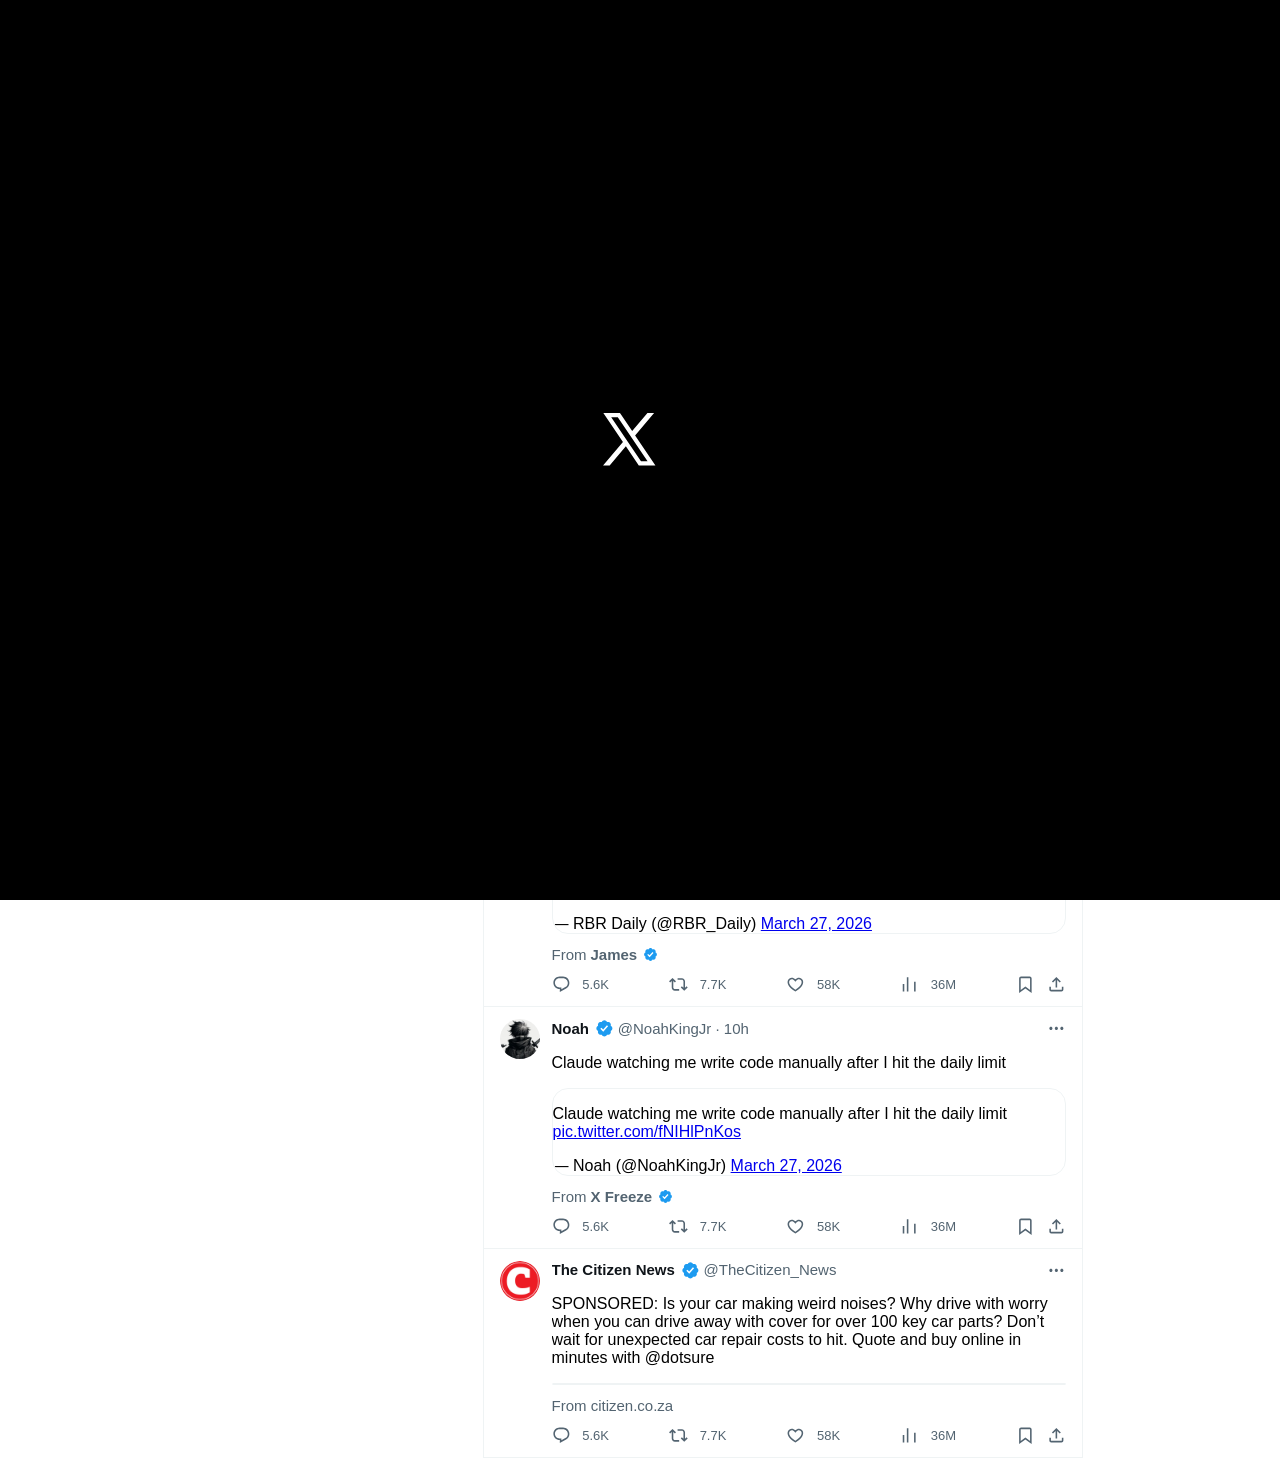
==== commit 216aaea7: "Final V2" ====
--- a/index.html
+++ b/index.html
@@ -147,7 +147,7 @@
 
                 <div class="tweet-actions">
                     <div class="action-item">
-                        <svg viewBox="0 0 24 24"><g><path d="M1.75 3.25c0-1.105.895-2 2-2h16.5c1.105 0 2 .895 2 2v12c0 1.105-.895 2-2 2H12l-5.5 5.5V17.25h-2.75c-1.105 0-2-.895-2-2v-12zM3.75 3.25v12h4.5v3.5l3.5-3.5h8.5v-12h-16.5z"></path></g></svg>
+                       <svg viewBox="0 0 24 24" aria-hidden="true" class="r-4qtqp9 r-yyyyoo r-dnmrzs r-bnwqim r-lrvibr r-m6rgpd r-1xvli5t r-1hdv0qi"><g><path d="M1.751 10c0-4.42 3.584-8 8.005-8h4.366c4.49 0 8.129 3.64 8.129 8.13 0 2.96-1.607 5.68-4.196 7.11l-8.054 4.46v-3.69h-.067c-4.49.1-8.183-3.51-8.183-8.01zm8.005-6c-3.317 0-6.005 2.69-6.005 6 0 3.37 2.77 6.08 6.138 6.01l.351-.01h1.761v2.3l5.087-2.81c1.951-1.08 3.163-3.13 3.163-5.36 0-3.39-2.744-6.13-6.129-6.13H9.756z"></path></g></svg>
                         <span>5.6K</span>
                     </div>
                     <div class="action-item">
@@ -155,7 +155,7 @@
                         <span>7.7K</span>
                     </div>
                     <div class="action-item">
-                        <svg viewBox="0 0 24 24"><g><path d="M16.697 5.5c-1.222-.06-2.679.351-3.75 1.326-1.071-.975-2.528-1.386-3.75-1.326-2.737.134-4.861 2.339-4.861 5.059 0 3.371 3.056 5.906 5.8 8.134l2.811 2.288 2.811-2.288c2.744-2.228 5.8-4.763 5.8-8.134 0-2.72-2.124-4.925-4.861-5.059zM12 18.523l-2.023-1.646c-2.433-1.98-5.04-4.102-5.04-6.318 0-1.802 1.411-3.264 3.23-3.353 1.026-.05 2.147.33 2.924 1.037l.909.825.909-.825c.777-.707 1.898-1.087 2.924-1.037 1.819.089 3.23 1.551 3.23 3.353 0 2.216-2.607 4.338-5.04 6.318L12 18.523z"></path></g></svg>
+                        <svg viewBox="0 0 24 24" aria-hidden="true" class="r-4qtqp9 r-yyyyoo r-dnmrzs r-bnwqim r-lrvibr r-m6rgpd r-1xvli5t r-1hdv0qi"><g><path d="M16.697 5.5c-1.222-.06-2.679.51-3.89 2.16l-.805 1.09-.806-1.09C9.984 6.01 8.526 5.44 7.304 5.5c-1.243.07-2.349.78-2.91 1.91-.552 1.12-.633 2.78.479 4.82 1.074 1.97 3.257 4.27 7.129 6.61 3.87-2.34 6.052-4.64 7.126-6.61 1.111-2.04 1.03-3.7.477-4.82-.561-1.13-1.666-1.84-2.908-1.91zm4.187 7.69c-1.351 2.48-4.001 5.12-8.379 7.67l-.503.3-.504-.3c-4.379-2.55-7.029-5.19-8.382-7.67-1.36-2.5-1.41-4.86-.514-6.67.887-1.79 2.647-2.91 4.601-3.01 1.651-.09 3.368.56 4.798 2.01 1.429-1.45 3.146-2.1 4.796-2.01 1.954.1 3.714 1.22 4.601 3.01.896 1.81.846 4.17-.514 6.67z"></path></g></svg>
                         <span>58K</span>
                     </div>
                     <div class="action-item">
@@ -171,57 +171,56 @@
         </div>
             
          <div class="tweet-card">
-    <div class="tweet-left">
-        <img src="./assets/QkHzIxJT_400x400.jpg" alt="" class="profile-pic">
-    </div>
-
-    <div class="tweet-right">
-        <div class="tweet-header">
-            <div class="user-meta">
-                <span class="display-name">Zaio Institute of Technology</span>
-                <svg viewBox="0 0 22 22" aria-label="Verified account" role="img" class="r-4qtqp9 r-yyyyoo r-1xvli5t r-bnwqim r-lrvibr r-m6rgpd r-1cvl2hr r-f9ja8p r-og9te1 r-3t4u6i" data-testid="icon-verified"><g><path d="M20.396 11c-.018-.646-.215-1.275-.57-1.816-.354-.54-.852-.972-1.438-1.246.223-.607.27-1.264.14-1.897-.131-.634-.437-1.218-.882-1.687-.47-.445-1.053-.75-1.687-.882-.633-.13-1.29-.083-1.897.14-.273-.587-.704-1.086-1.245-1.44S11.647 1.62 11 1.604c-.646.017-1.273.213-1.813.568s-.969.854-1.24 1.44c-.608-.223-1.267-.272-1.902-.14-.635.13-1.22.436-1.69.882-.445.47-.749 1.055-.878 1.688-.13.633-.08 1.29.144 1.896-.587.274-1.087.705-1.443 1.245-.356.54-.555 1.17-.574 1.817.02.647.218 1.276.574 1.817.356.54.856.972 1.443 1.245-.224.606-.274 1.263-.144 1.896.13.634.433 1.218.877 1.688.47.443 1.054.747 1.687.878.633.132 1.29.084 1.897-.136.274.586.705 1.084 1.246 1.439.54.354 1.17.551 1.816.569.647-.016 1.276-.213 1.817-.567s.972-.854 1.245-1.44c.604.239 1.266.296 1.903.164.636-.132 1.22-.447 1.68-.907.46-.46.776-1.044.908-1.681s.075-1.299-.165-1.903c.586-.274 1.084-.705 1.439-1.246.354-.54.551-1.17.569-1.816zM9.662 14.85l-3.429-3.428 1.293-1.302 2.072 2.072 4.4-4.794 1.347 1.246z"></path></g></svg>
-                <svg viewBox="0 0 24 24" class="x-logo-mini"><g><path d="M18.244 2.25h3.308l-7.227 8.26 8.502 11.24H16.17l-5.214-6.817L4.99 21.75H1.68l7.73-8.835L1.254 2.25H8.08l4.713 6.231zm-1.161 17.52h1.833L7.084 4.126H5.117z"></path></g></svg>
-                <span class="handle">@zaiotech · 18h</span>
-            </div>
-            <svg viewBox="0 0 24 24" class="more-icon"><g><path d="M3 12c0-1.1.9-2 2-2s2 .9 2 2-.9 2-2 2-2-.9-2-2zm9 2c1.1 0 2-.9 2-2s-.9-2-2-2-2 .9-2 2 .9 2 2 2zm7 0c1.1 0 2-.9 2-2s-.9-2-2-2-2 .9-2 2 .9 2 2 2z"></path></g></svg>
-           
-        </div>
-        <p>One Line. Big Consequences. ⚡
-            Even a tiny mistake in one line of code can crash an entire app. This happens because apps follow strict instructions, one error can break the flow. 💻
-
-            Level up your coding skills and learn to build apps that actually work with Zaio! 🚀
-        </p>
-        <div class="tweet-media">
-           <img alt="Image" draggable="true" src="https://pbs.twimg.com/media/HEV8iL7bYAE4TzR?format=jpg&amp;name=medium"  class="media-img">
-        </div>
-
-
-
-
-
-        <div class="tweet-actions">
-            <div class="action-item">
-                <svg viewBox="0 0 24 24"><g><path d="M1.75 3.25c0-1.105.895-2 2-2h16.5c1.105 0 2 .895 2 2v12c0 1.105-.895 2-2 2H12l-5.5 5.5V17.25h-2.75c-1.105 0-2-.895-2-2v-12zM3.75 3.25v12h4.5v3.5l3.5-3.5h8.5v-12h-16.5z"></path></g></svg>
-                <span>5.6K</span>
-            </div>
-            <div class="action-item">
-                <svg viewBox="0 0 24 24"><g><path d="M4.5 3.88l4.432 4.14-1.364 1.46L5.5 7.55V16c0 1.1.896 2 2 2H13v2H7.5c-2.209 0-4-1.79-4-4V7.55L1.432 9.48.068 8.02 4.5 3.88zM16.5 6H11V4h5.5c2.209 0 4 1.79 4 4v8.45l2.068-1.93 1.364 1.46-4.432 4.14-4.432-4.14 1.364-1.46 2.068 1.93V8c0-1.1-.896-2-2-2z"></path></g></svg>
-                <span>7.7K</span>
-            </div>
-            <div class="action-item">
-                <svg viewBox="0 0 24 24"><g><path d="M16.697 5.5c-1.222-.06-2.679.351-3.75 1.326-1.071-.975-2.528-1.386-3.75-1.326-2.737.134-4.861 2.339-4.861 5.059 0 3.371 3.056 5.906 5.8 8.134l2.811 2.288 2.811-2.288c2.744-2.228 5.8-4.763 5.8-8.134 0-2.72-2.124-4.925-4.861-5.059zM12 18.523l-2.023-1.646c-2.433-1.98-5.04-4.102-5.04-6.318 0-1.802 1.411-3.264 3.23-3.353 1.026-.05 2.147.33 2.924 1.037l.909.825.909-.825c.777-.707 1.898-1.087 2.924-1.037 1.819.089 3.23 1.551 3.23 3.353 0 2.216-2.607 4.338-5.04 6.318L12 18.523z"></path></g></svg>
-                <span>58K</span>
-            </div>
-            <div class="action-item">
-                <svg viewBox="0 0 24 24"><g><path d="M8.75 21V3h2v18h-2zM18 21V8.5h2V21h-2zM3.5 21V11.5h2V21h-2z"></path></g></svg>
-                <span>36M</span>
-            </div>
-            <div class="action-items-right">
-                <svg viewBox="0 0 24 24" class="small-action"><g><path d="M4 4.5C4 3.12 5.119 2 6.5 2h11C18.881 2 20 3.12 20 4.5v18.44l-8-5.71-8 5.71V4.5zM6.5 4c-.276 0-.5.22-.5.5v14.56l6-4.29 6 4.29V4.5c0-.28-.224-.5-.5-.5h-11z"></path></g></svg>
-                <svg viewBox="0 0 24 24" class="small-action"><g><path d="M12 2.59l5.7 5.7-1.41 1.42L13 6.41V16h-2V6.41l-3.3 3.3-1.41-1.42L12 2.59zM21 15l-.02 3.51c0 1.38-1.12 2.49-2.5 2.49H5.5C4.11 21 3 19.88 3 18.5V15h2v3.5c0 .28.22.5.5.5h12.98c.28 0 .5-.22.5-.5L19 15h2z"></path></g></svg>
-            </div>
-        </div>
-    </div>
+            <div class="tweet-left">
+                <img src="./assets/QkHzIxJT_400x400.jpg" alt="" class="profile-pic">
+            </div>
+
+            <div class="tweet-right">
+                <div class="tweet-header">
+                    <div class="user-meta">
+                        <span class="display-name">Zaio Institute of Technology</span>
+                        <svg viewBox="0 0 22 22" aria-label="Verified account" role="img" class="r-4qtqp9 r-yyyyoo r-1xvli5t r-bnwqim r-lrvibr r-m6rgpd r-1cvl2hr r-f9ja8p r-og9te1 r-3t4u6i" data-testid="icon-verified"><g><path d="M20.396 11c-.018-.646-.215-1.275-.57-1.816-.354-.54-.852-.972-1.438-1.246.223-.607.27-1.264.14-1.897-.131-.634-.437-1.218-.882-1.687-.47-.445-1.053-.75-1.687-.882-.633-.13-1.29-.083-1.897.14-.273-.587-.704-1.086-1.245-1.44S11.647 1.62 11 1.604c-.646.017-1.273.213-1.813.568s-.969.854-1.24 1.44c-.608-.223-1.267-.272-1.902-.14-.635.13-1.22.436-1.69.882-.445.47-.749 1.055-.878 1.688-.13.633-.08 1.29.144 1.896-.587.274-1.087.705-1.443 1.245-.356.54-.555 1.17-.574 1.817.02.647.218 1.276.574 1.817.356.54.856.972 1.443 1.245-.224.606-.274 1.263-.144 1.896.13.634.433 1.218.877 1.688.47.443 1.054.747 1.687.878.633.132 1.29.084 1.897-.136.274.586.705 1.084 1.246 1.439.54.354 1.17.551 1.816.569.647-.016 1.276-.213 1.817-.567s.972-.854 1.245-1.44c.604.239 1.266.296 1.903.164.636-.132 1.22-.447 1.68-.907.46-.46.776-1.044.908-1.681s.075-1.299-.165-1.903c.586-.274 1.084-.705 1.439-1.246.354-.54.551-1.17.569-1.816zM9.662 14.85l-3.429-3.428 1.293-1.302 2.072 2.072 4.4-4.794 1.347 1.246z"></path></g></svg>
+                        <svg viewBox="0 0 24 24" class="x-logo-mini"><g><path d="M18.244 2.25h3.308l-7.227 8.26 8.502 11.24H16.17l-5.214-6.817L4.99 21.75H1.68l7.73-8.835L1.254 2.25H8.08l4.713 6.231zm-1.161 17.52h1.833L7.084 4.126H5.117z"></path></g></svg>
+                        <span class="handle">@zaiotech · 18h</span>
+                    </div>
+                    <svg viewBox="0 0 24 24" class="more-icon"><g><path d="M3 12c0-1.1.9-2 2-2s2 .9 2 2-.9 2-2 2-2-.9-2-2zm9 2c1.1 0 2-.9 2-2s-.9-2-2-2-2 .9-2 2 .9 2 2 2zm7 0c1.1 0 2-.9 2-2s-.9-2-2-2-2 .9-2 2 .9 2 2 2z"></path></g></svg>
+                
+                </div>
+                <p>One Line. Big Consequences. ⚡
+                    Even a tiny mistake in one line of code can crash an entire app. This happens because apps follow strict instructions, one error can break the flow. 💻
+
+                    Level up your coding skills and learn to build apps that actually work with Zaio! 🚀
+                </p>
+                <div class="tweet-media">
+                <img alt="Image" draggable="true" src="https://pbs.twimg.com/media/HEV8iL7bYAE4TzR?format=jpg&amp;name=medium"  class="media-img">
+                </div>
+
+
+
+
+
+                <div class="tweet-actions">
+                    <div class="action-item">
+                    <svg viewBox="0 0 24 24" aria-hidden="true" class="r-4qtqp9 r-yyyyoo r-dnmrzs r-bnwqim r-lrvibr r-m6rgpd r-1xvli5t r-1hdv0qi"><g><path d="M1.751 10c0-4.42 3.584-8 8.005-8h4.366c4.49 0 8.129 3.64 8.129 8.13 0 2.96-1.607 5.68-4.196 7.11l-8.054 4.46v-3.69h-.067c-4.49.1-8.183-3.51-8.183-8.01zm8.005-6c-3.317 0-6.005 2.69-6.005 6 0 3.37 2.77 6.08 6.138 6.01l.351-.01h1.761v2.3l5.087-2.81c1.951-1.08 3.163-3.13 3.163-5.36 0-3.39-2.744-6.13-6.129-6.13H9.756z"></path></g></svg>                <span>5.6K</span>
+                    </div>
+                    <div class="action-item">
+                        <svg viewBox="0 0 24 24" aria-hidden="true" class="r-4qtqp9 r-yyyyoo r-dnmrzs r-bnwqim r-lrvibr r-m6rgpd r-1xvli5t r-1hdv0qi"><g><path d="M1.751 10c0-4.42 3.584-8 8.005-8h4.366c4.49 0 8.129 3.64 8.129 8.13 0 2.96-1.607 5.68-4.196 7.11l-8.054 4.46v-3.69h-.067c-4.49.1-8.183-3.51-8.183-8.01zm8.005-6c-3.317 0-6.005 2.69-6.005 6 0 3.37 2.77 6.08 6.138 6.01l.351-.01h1.761v2.3l5.087-2.81c1.951-1.08 3.163-3.13 3.163-5.36 0-3.39-2.744-6.13-6.129-6.13H9.756z"></path></g></svg>
+                        <span>7.7K</span>
+                    </div>
+                    <div class="action-item">
+                        <svg viewBox="0 0 24 24" aria-hidden="true" class="r-4qtqp9 r-yyyyoo r-dnmrzs r-bnwqim r-lrvibr r-m6rgpd r-1xvli5t r-1hdv0qi"><g><path d="M16.697 5.5c-1.222-.06-2.679.51-3.89 2.16l-.805 1.09-.806-1.09C9.984 6.01 8.526 5.44 7.304 5.5c-1.243.07-2.349.78-2.91 1.91-.552 1.12-.633 2.78.479 4.82 1.074 1.97 3.257 4.27 7.129 6.61 3.87-2.34 6.052-4.64 7.126-6.61 1.111-2.04 1.03-3.7.477-4.82-.561-1.13-1.666-1.84-2.908-1.91zm4.187 7.69c-1.351 2.48-4.001 5.12-8.379 7.67l-.503.3-.504-.3c-4.379-2.55-7.029-5.19-8.382-7.67-1.36-2.5-1.41-4.86-.514-6.67.887-1.79 2.647-2.91 4.601-3.01 1.651-.09 3.368.56 4.798 2.01 1.429-1.45 3.146-2.1 4.796-2.01 1.954.1 3.714 1.22 4.601 3.01.896 1.81.846 4.17-.514 6.67z"></path></g></svg>
+                        <span>58K</span>
+                    </div>
+                    <div class="action-item">
+                        <svg viewBox="0 0 24 24"><g><path d="M8.75 21V3h2v18h-2zM18 21V8.5h2V21h-2zM3.5 21V11.5h2V21h-2z"></path></g></svg>
+                        <span>36M</span>
+                    </div>
+                    <div class="action-items-right">
+                        <svg viewBox="0 0 24 24" class="small-action"><g><path d="M4 4.5C4 3.12 5.119 2 6.5 2h11C18.881 2 20 3.12 20 4.5v18.44l-8-5.71-8 5.71V4.5zM6.5 4c-.276 0-.5.22-.5.5v14.56l6-4.29 6 4.29V4.5c0-.28-.224-.5-.5-.5h-11z"></path></g></svg>
+                        <svg viewBox="0 0 24 24" class="small-action"><g><path d="M12 2.59l5.7 5.7-1.41 1.42L13 6.41V16h-2V6.41l-3.3 3.3-1.41-1.42L12 2.59zM21 15l-.02 3.51c0 1.38-1.12 2.49-2.5 2.49H5.5C4.11 21 3 19.88 3 18.5V15h2v3.5c0 .28.22.5.5.5h12.98c.28 0 .5-.22.5-.5L19 15h2z"></path></g></svg>
+                    </div>
+                </div>
+            </div>
          </div>
 
         <div class="tweet-card">
@@ -247,14 +246,9 @@
                 <img alt="Image" draggable="true" src="https://pbs.twimg.com/media/HC4HBYNWQAAWYi4?format=jpg&amp;name=medium" class="media-img">
                 </div>
 
-                <div class="promo-text">
-                    <a href="#">Create your own with Grok</a>
-                    <p>From <strong>X Freeze</strong> <svg viewBox="0 0 22 22" aria-label="Verified account" role="img" class="r-4qtqp9 r-yyyyoo r-1xvli5t r-bnwqim r-lrvibr r-m6rgpd r-1cvl2hr r-f9ja8p r-og9te1 r-3t4u6i" data-testid="icon-verified"><g><path d="M20.396 11c-.018-.646-.215-1.275-.57-1.816-.354-.54-.852-.972-1.438-1.246.223-.607.27-1.264.14-1.897-.131-.634-.437-1.218-.882-1.687-.47-.445-1.053-.75-1.687-.882-.633-.13-1.29-.083-1.897.14-.273-.587-.704-1.086-1.245-1.44S11.647 1.62 11 1.604c-.646.017-1.273.213-1.813.568s-.969.854-1.24 1.44c-.608-.223-1.267-.272-1.902-.14-.635.13-1.22.436-1.69.882-.445.47-.749 1.055-.878 1.688-.13.633-.08 1.29.144 1.896-.587.274-1.087.705-1.443 1.245-.356.54-.555 1.17-.574 1.817.02.647.218 1.276.574 1.817.356.54.856.972 1.443 1.245-.224.606-.274 1.263-.144 1.896.13.634.433 1.218.877 1.688.47.443 1.054.747 1.687.878.633.132 1.29.084 1.897-.136.274.586.705 1.084 1.246 1.439.54.354 1.17.551 1.816.569.647-.016 1.276-.213 1.817-.567s.972-.854 1.245-1.44c.604.239 1.266.296 1.903.164.636-.132 1.22-.447 1.68-.907.46-.46.776-1.044.908-1.681s.075-1.299-.165-1.903c.586-.274 1.084-.705 1.439-1.246.354-.54.551-1.17.569-1.816zM9.662 14.85l-3.429-3.428 1.293-1.302 2.072 2.072 4.4-4.794 1.347 1.246z"></path></g></svg></p>
-                </div>
-
                 <div class="tweet-actions">
                     <div class="action-item">
-                        <svg viewBox="0 0 24 24"><g><path d="M1.75 3.25c0-1.105.895-2 2-2h16.5c1.105 0 2 .895 2 2v12c0 1.105-.895 2-2 2H12l-5.5 5.5V17.25h-2.75c-1.105 0-2-.895-2-2v-12zM3.75 3.25v12h4.5v3.5l3.5-3.5h8.5v-12h-16.5z"></path></g></svg>
+                        <svg viewBox="0 0 24 24" aria-hidden="true" class="r-4qtqp9 r-yyyyoo r-dnmrzs r-bnwqim r-lrvibr r-m6rgpd r-1xvli5t r-1hdv0qi"><g><path d="M1.751 10c0-4.42 3.584-8 8.005-8h4.366c4.49 0 8.129 3.64 8.129 8.13 0 2.96-1.607 5.68-4.196 7.11l-8.054 4.46v-3.69h-.067c-4.49.1-8.183-3.51-8.183-8.01zm8.005-6c-3.317 0-6.005 2.69-6.005 6 0 3.37 2.77 6.08 6.138 6.01l.351-.01h1.761v2.3l5.087-2.81c1.951-1.08 3.163-3.13 3.163-5.36 0-3.39-2.744-6.13-6.129-6.13H9.756z"></path></g></svg>
                         <span>5.6K</span>
                     </div>
                     <div class="action-item">
@@ -262,8 +256,7 @@
                         <span>7.7K</span>
                     </div>
                     <div class="action-item">
-                        <svg viewBox="0 0 24 24"><g><path d="M16.697 5.5c-1.222-.06-2.679.351-3.75 1.326-1.071-.975-2.528-1.386-3.75-1.326-2.737.134-4.861 2.339-4.861 5.059 0 3.371 3.056 5.906 5.8 8.134l2.811 2.288 2.811-2.288c2.744-2.228 5.8-4.763 5.8-8.134 0-2.72-2.124-4.925-4.861-5.059zM12 18.523l-2.023-1.646c-2.433-1.98-5.04-4.102-5.04-6.318 0-1.802 1.411-3.264 3.23-3.353 1.026-.05 2.147.33 2.924 1.037l.909.825.909-.825c.777-.707 1.898-1.087 2.924-1.037 1.819.089 3.23 1.551 3.23 3.353 0 2.216-2.607 4.338-5.04 6.318L12 18.523z"></path></g></svg>
-                        <span>58K</span>
+                    <svg viewBox="0 0 24 24" aria-hidden="true" class="r-4qtqp9 r-yyyyoo r-dnmrzs r-bnwqim r-lrvibr r-m6rgpd r-1xvli5t r-1hdv0qi"><g><path d="M16.697 5.5c-1.222-.06-2.679.51-3.89 2.16l-.805 1.09-.806-1.09C9.984 6.01 8.526 5.44 7.304 5.5c-1.243.07-2.349.78-2.91 1.91-.552 1.12-.633 2.78.479 4.82 1.074 1.97 3.257 4.27 7.129 6.61 3.87-2.34 6.052-4.64 7.126-6.61 1.111-2.04 1.03-3.7.477-4.82-.561-1.13-1.666-1.84-2.908-1.91zm4.187 7.69c-1.351 2.48-4.001 5.12-8.379 7.67l-.503.3-.504-.3c-4.379-2.55-7.029-5.19-8.382-7.67-1.36-2.5-1.41-4.86-.514-6.67.887-1.79 2.647-2.91 4.601-3.01 1.651-.09 3.368.56 4.798 2.01 1.429-1.45 3.146-2.1 4.796-2.01 1.954.1 3.714 1.22 4.601 3.01.896 1.81.846 4.17-.514 6.67z"></path></g></svg>                        <span>58K</span>
                     </div>
                     <div class="action-item">
                         <svg viewBox="0 0 24 24"><g><path d="M8.75 21V3h2v18h-2zM18 21V8.5h2V21h-2zM3.5 21V11.5h2V21h-2z"></path></g></svg>
@@ -305,7 +298,7 @@
 
                 <div class="tweet-actions">
                     <div class="action-item">
-                        <svg viewBox="0 0 24 24"><g><path d="M1.75 3.25c0-1.105.895-2 2-2h16.5c1.105 0 2 .895 2 2v12c0 1.105-.895 2-2 2H12l-5.5 5.5V17.25h-2.75c-1.105 0-2-.895-2-2v-12zM3.75 3.25v12h4.5v3.5l3.5-3.5h8.5v-12h-16.5z"></path></g></svg>
+                        <svg viewBox="0 0 24 24" aria-hidden="true" class="r-4qtqp9 r-yyyyoo r-dnmrzs r-bnwqim r-lrvibr r-m6rgpd r-1xvli5t r-1hdv0qi"><g><path d="M1.751 10c0-4.42 3.584-8 8.005-8h4.366c4.49 0 8.129 3.64 8.129 8.13 0 2.96-1.607 5.68-4.196 7.11l-8.054 4.46v-3.69h-.067c-4.49.1-8.183-3.51-8.183-8.01zm8.005-6c-3.317 0-6.005 2.69-6.005 6 0 3.37 2.77 6.08 6.138 6.01l.351-.01h1.761v2.3l5.087-2.81c1.951-1.08 3.163-3.13 3.163-5.36 0-3.39-2.744-6.13-6.129-6.13H9.756z"></path></g></svg>
                         <span>5.6K</span>
                     </div>
                     <div class="action-item">
@@ -313,8 +306,7 @@
                         <span>7.7K</span>
                     </div>
                     <div class="action-item">
-                        <svg viewBox="0 0 24 24"><g><path d="M16.697 5.5c-1.222-.06-2.679.351-3.75 1.326-1.071-.975-2.528-1.386-3.75-1.326-2.737.134-4.861 2.339-4.861 5.059 0 3.371 3.056 5.906 5.8 8.134l2.811 2.288 2.811-2.288c2.744-2.228 5.8-4.763 5.8-8.134 0-2.72-2.124-4.925-4.861-5.059zM12 18.523l-2.023-1.646c-2.433-1.98-5.04-4.102-5.04-6.318 0-1.802 1.411-3.264 3.23-3.353 1.026-.05 2.147.33 2.924 1.037l.909.825.909-.825c.777-.707 1.898-1.087 2.924-1.037 1.819.089 3.23 1.551 3.23 3.353 0 2.216-2.607 4.338-5.04 6.318L12 18.523z"></path></g></svg>
-                        <span>58K</span>
+                    <svg viewBox="0 0 24 24" aria-hidden="true" class="r-4qtqp9 r-yyyyoo r-dnmrzs r-bnwqim r-lrvibr r-m6rgpd r-1xvli5t r-1hdv0qi"><g><path d="M16.697 5.5c-1.222-.06-2.679.51-3.89 2.16l-.805 1.09-.806-1.09C9.984 6.01 8.526 5.44 7.304 5.5c-1.243.07-2.349.78-2.91 1.91-.552 1.12-.633 2.78.479 4.82 1.074 1.97 3.257 4.27 7.129 6.61 3.87-2.34 6.052-4.64 7.126-6.61 1.111-2.04 1.03-3.7.477-4.82-.561-1.13-1.666-1.84-2.908-1.91zm4.187 7.69c-1.351 2.48-4.001 5.12-8.379 7.67l-.503.3-.504-.3c-4.379-2.55-7.029-5.19-8.382-7.67-1.36-2.5-1.41-4.86-.514-6.67.887-1.79 2.647-2.91 4.601-3.01 1.651-.09 3.368.56 4.798 2.01 1.429-1.45 3.146-2.1 4.796-2.01 1.954.1 3.714 1.22 4.601 3.01.896 1.81.846 4.17-.514 6.67z"></path></g></svg>                        <span>58K</span>
                     </div>
                     <div class="action-item">
                         <svg viewBox="0 0 24 24"><g><path d="M8.75 21V3h2v18h-2zM18 21V8.5h2V21h-2zM3.5 21V11.5h2V21h-2z"></path></g></svg>
@@ -356,7 +348,7 @@
 
                 <div class="tweet-actions">
                     <div class="action-item">
-                        <svg viewBox="0 0 24 24"><g><path d="M1.75 3.25c0-1.105.895-2 2-2h16.5c1.105 0 2 .895 2 2v12c0 1.105-.895 2-2 2H12l-5.5 5.5V17.25h-2.75c-1.105 0-2-.895-2-2v-12zM3.75 3.25v12h4.5v3.5l3.5-3.5h8.5v-12h-16.5z"></path></g></svg>
+                        <svg viewBox="0 0 24 24" aria-hidden="true" class="r-4qtqp9 r-yyyyoo r-dnmrzs r-bnwqim r-lrvibr r-m6rgpd r-1xvli5t r-1hdv0qi"><g><path d="M1.751 10c0-4.42 3.584-8 8.005-8h4.366c4.49 0 8.129 3.64 8.129 8.13 0 2.96-1.607 5.68-4.196 7.11l-8.054 4.46v-3.69h-.067c-4.49.1-8.183-3.51-8.183-8.01zm8.005-6c-3.317 0-6.005 2.69-6.005 6 0 3.37 2.77 6.08 6.138 6.01l.351-.01h1.761v2.3l5.087-2.81c1.951-1.08 3.163-3.13 3.163-5.36 0-3.39-2.744-6.13-6.129-6.13H9.756z"></path></g></svg>
                         <span>5.6K</span>
                     </div>
                     <div class="action-item">
@@ -364,8 +356,7 @@
                         <span>7.7K</span>
                     </div>
                     <div class="action-item">
-                        <svg viewBox="0 0 24 24"><g><path d="M16.697 5.5c-1.222-.06-2.679.351-3.75 1.326-1.071-.975-2.528-1.386-3.75-1.326-2.737.134-4.861 2.339-4.861 5.059 0 3.371 3.056 5.906 5.8 8.134l2.811 2.288 2.811-2.288c2.744-2.228 5.8-4.763 5.8-8.134 0-2.72-2.124-4.925-4.861-5.059zM12 18.523l-2.023-1.646c-2.433-1.98-5.04-4.102-5.04-6.318 0-1.802 1.411-3.264 3.23-3.353 1.026-.05 2.147.33 2.924 1.037l.909.825.909-.825c.777-.707 1.898-1.087 2.924-1.037 1.819.089 3.23 1.551 3.23 3.353 0 2.216-2.607 4.338-5.04 6.318L12 18.523z"></path></g></svg>
-                        <span>58K</span>
+                    <svg viewBox="0 0 24 24" aria-hidden="true" class="r-4qtqp9 r-yyyyoo r-dnmrzs r-bnwqim r-lrvibr r-m6rgpd r-1xvli5t r-1hdv0qi"><g><path d="M16.697 5.5c-1.222-.06-2.679.51-3.89 2.16l-.805 1.09-.806-1.09C9.984 6.01 8.526 5.44 7.304 5.5c-1.243.07-2.349.78-2.91 1.91-.552 1.12-.633 2.78.479 4.82 1.074 1.97 3.257 4.27 7.129 6.61 3.87-2.34 6.052-4.64 7.126-6.61 1.111-2.04 1.03-3.7.477-4.82-.561-1.13-1.666-1.84-2.908-1.91zm4.187 7.69c-1.351 2.48-4.001 5.12-8.379 7.67l-.503.3-.504-.3c-4.379-2.55-7.029-5.19-8.382-7.67-1.36-2.5-1.41-4.86-.514-6.67.887-1.79 2.647-2.91 4.601-3.01 1.651-.09 3.368.56 4.798 2.01 1.429-1.45 3.146-2.1 4.796-2.01 1.954.1 3.714 1.22 4.601 3.01.896 1.81.846 4.17-.514 6.67z"></path></g></svg>                        <span>58K</span>
                     </div>
                     <div class="action-item">
                         <svg viewBox="0 0 24 24"><g><path d="M8.75 21V3h2v18h-2zM18 21V8.5h2V21h-2zM3.5 21V11.5h2V21h-2z"></path></g></svg>
@@ -407,7 +398,7 @@
 
                 <div class="tweet-actions">
                     <div class="action-item">
-                        <svg viewBox="0 0 24 24"><g><path d="M1.75 3.25c0-1.105.895-2 2-2h16.5c1.105 0 2 .895 2 2v12c0 1.105-.895 2-2 2H12l-5.5 5.5V17.25h-2.75c-1.105 0-2-.895-2-2v-12zM3.75 3.25v12h4.5v3.5l3.5-3.5h8.5v-12h-16.5z"></path></g></svg>
+                        <svg viewBox="0 0 24 24" aria-hidden="true" class="r-4qtqp9 r-yyyyoo r-dnmrzs r-bnwqim r-lrvibr r-m6rgpd r-1xvli5t r-1hdv0qi"><g><path d="M1.751 10c0-4.42 3.584-8 8.005-8h4.366c4.49 0 8.129 3.64 8.129 8.13 0 2.96-1.607 5.68-4.196 7.11l-8.054 4.46v-3.69h-.067c-4.49.1-8.183-3.51-8.183-8.01zm8.005-6c-3.317 0-6.005 2.69-6.005 6 0 3.37 2.77 6.08 6.138 6.01l.351-.01h1.761v2.3l5.087-2.81c1.951-1.08 3.163-3.13 3.163-5.36 0-3.39-2.744-6.13-6.129-6.13H9.756z"></path></g></svg>
                         <span>5.6K</span>
                     </div>
                     <div class="action-item">
@@ -415,8 +406,7 @@
                         <span>7.7K</span>
                     </div>
                     <div class="action-item">
-                        <svg viewBox="0 0 24 24"><g><path d="M16.697 5.5c-1.222-.06-2.679.351-3.75 1.326-1.071-.975-2.528-1.386-3.75-1.326-2.737.134-4.861 2.339-4.861 5.059 0 3.371 3.056 5.906 5.8 8.134l2.811 2.288 2.811-2.288c2.744-2.228 5.8-4.763 5.8-8.134 0-2.72-2.124-4.925-4.861-5.059zM12 18.523l-2.023-1.646c-2.433-1.98-5.04-4.102-5.04-6.318 0-1.802 1.411-3.264 3.23-3.353 1.026-.05 2.147.33 2.924 1.037l.909.825.909-.825c.777-.707 1.898-1.087 2.924-1.037 1.819.089 3.23 1.551 3.23 3.353 0 2.216-2.607 4.338-5.04 6.318L12 18.523z"></path></g></svg>
-                        <span>58K</span>
+                    <svg viewBox="0 0 24 24" aria-hidden="true" class="r-4qtqp9 r-yyyyoo r-dnmrzs r-bnwqim r-lrvibr r-m6rgpd r-1xvli5t r-1hdv0qi"><g><path d="M16.697 5.5c-1.222-.06-2.679.51-3.89 2.16l-.805 1.09-.806-1.09C9.984 6.01 8.526 5.44 7.304 5.5c-1.243.07-2.349.78-2.91 1.91-.552 1.12-.633 2.78.479 4.82 1.074 1.97 3.257 4.27 7.129 6.61 3.87-2.34 6.052-4.64 7.126-6.61 1.111-2.04 1.03-3.7.477-4.82-.561-1.13-1.666-1.84-2.908-1.91zm4.187 7.69c-1.351 2.48-4.001 5.12-8.379 7.67l-.503.3-.504-.3c-4.379-2.55-7.029-5.19-8.382-7.67-1.36-2.5-1.41-4.86-.514-6.67.887-1.79 2.647-2.91 4.601-3.01 1.651-.09 3.368.56 4.798 2.01 1.429-1.45 3.146-2.1 4.796-2.01 1.954.1 3.714 1.22 4.601 3.01.896 1.81.846 4.17-.514 6.67z"></path></g></svg>                        <span>58K</span>
                     </div>
                     <div class="action-item">
                         <svg viewBox="0 0 24 24"><g><path d="M8.75 21V3h2v18h-2zM18 21V8.5h2V21h-2zM3.5 21V11.5h2V21h-2z"></path></g></svg>
